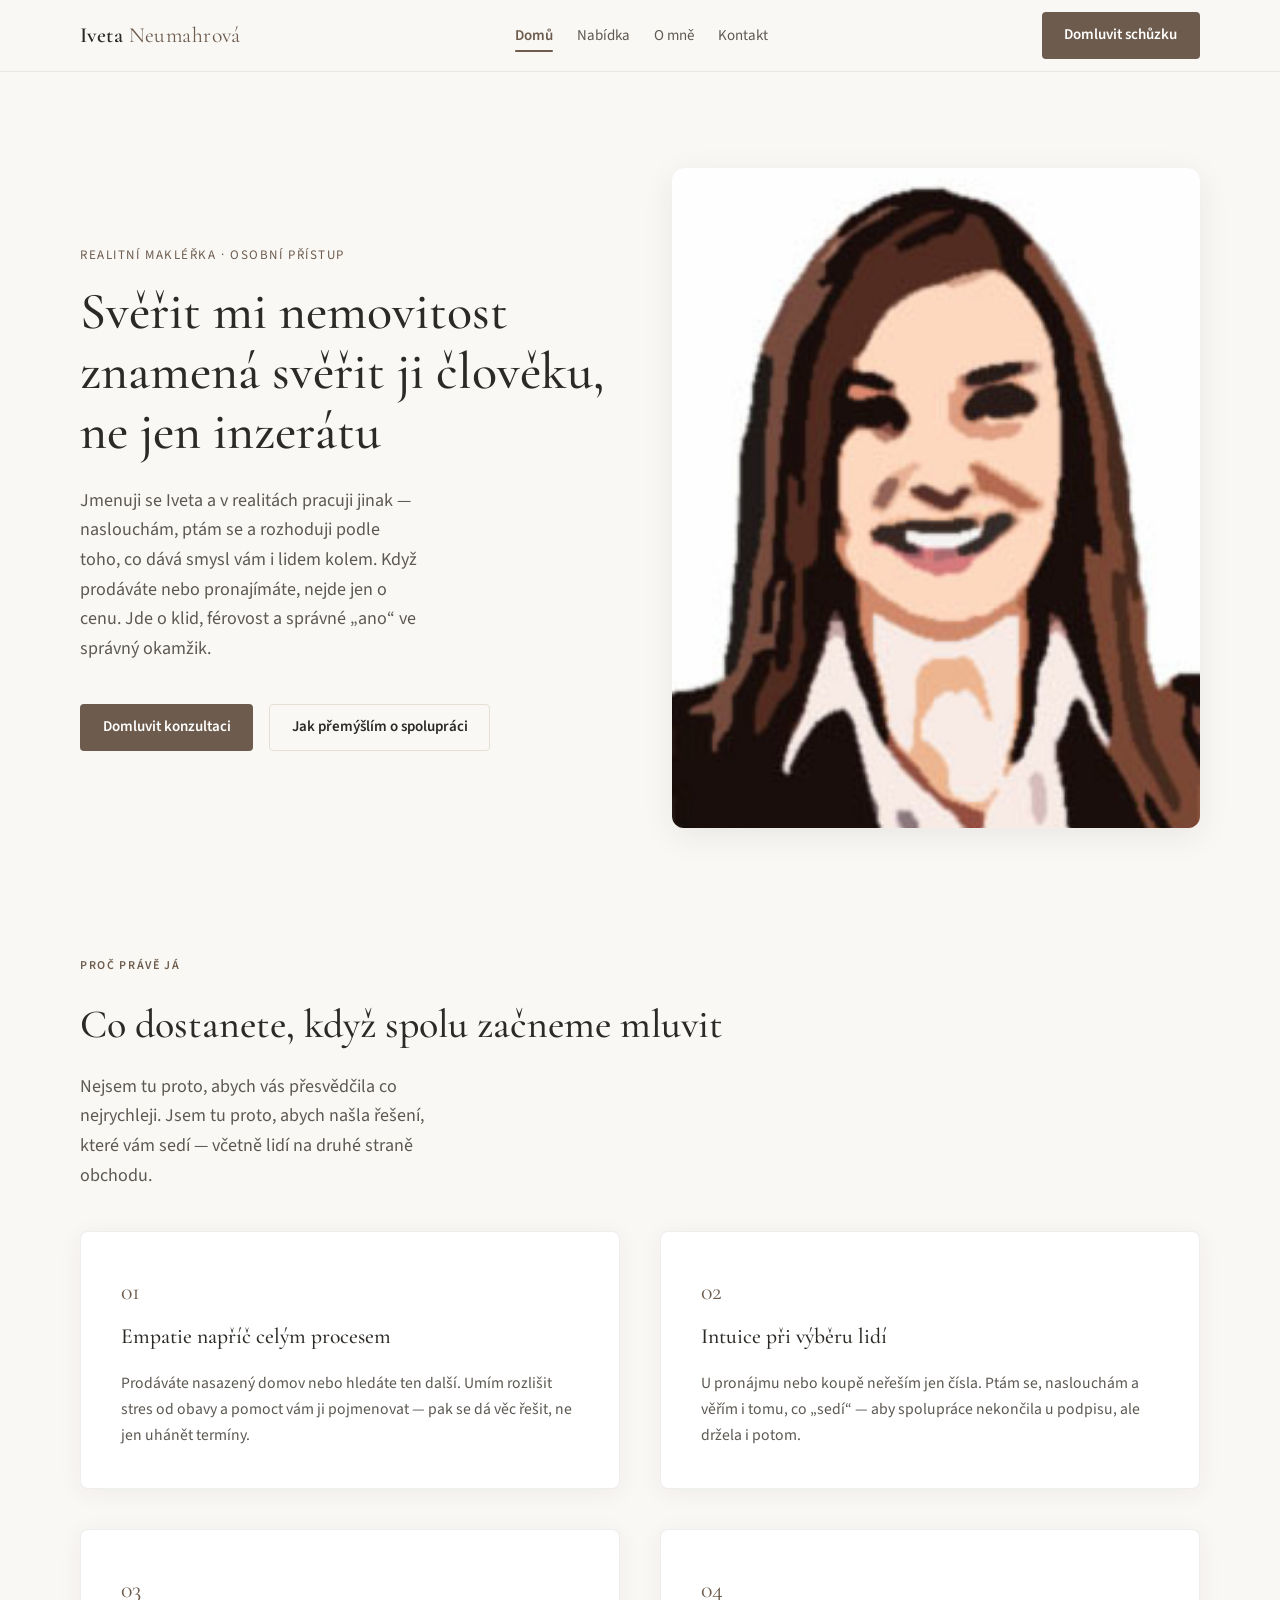
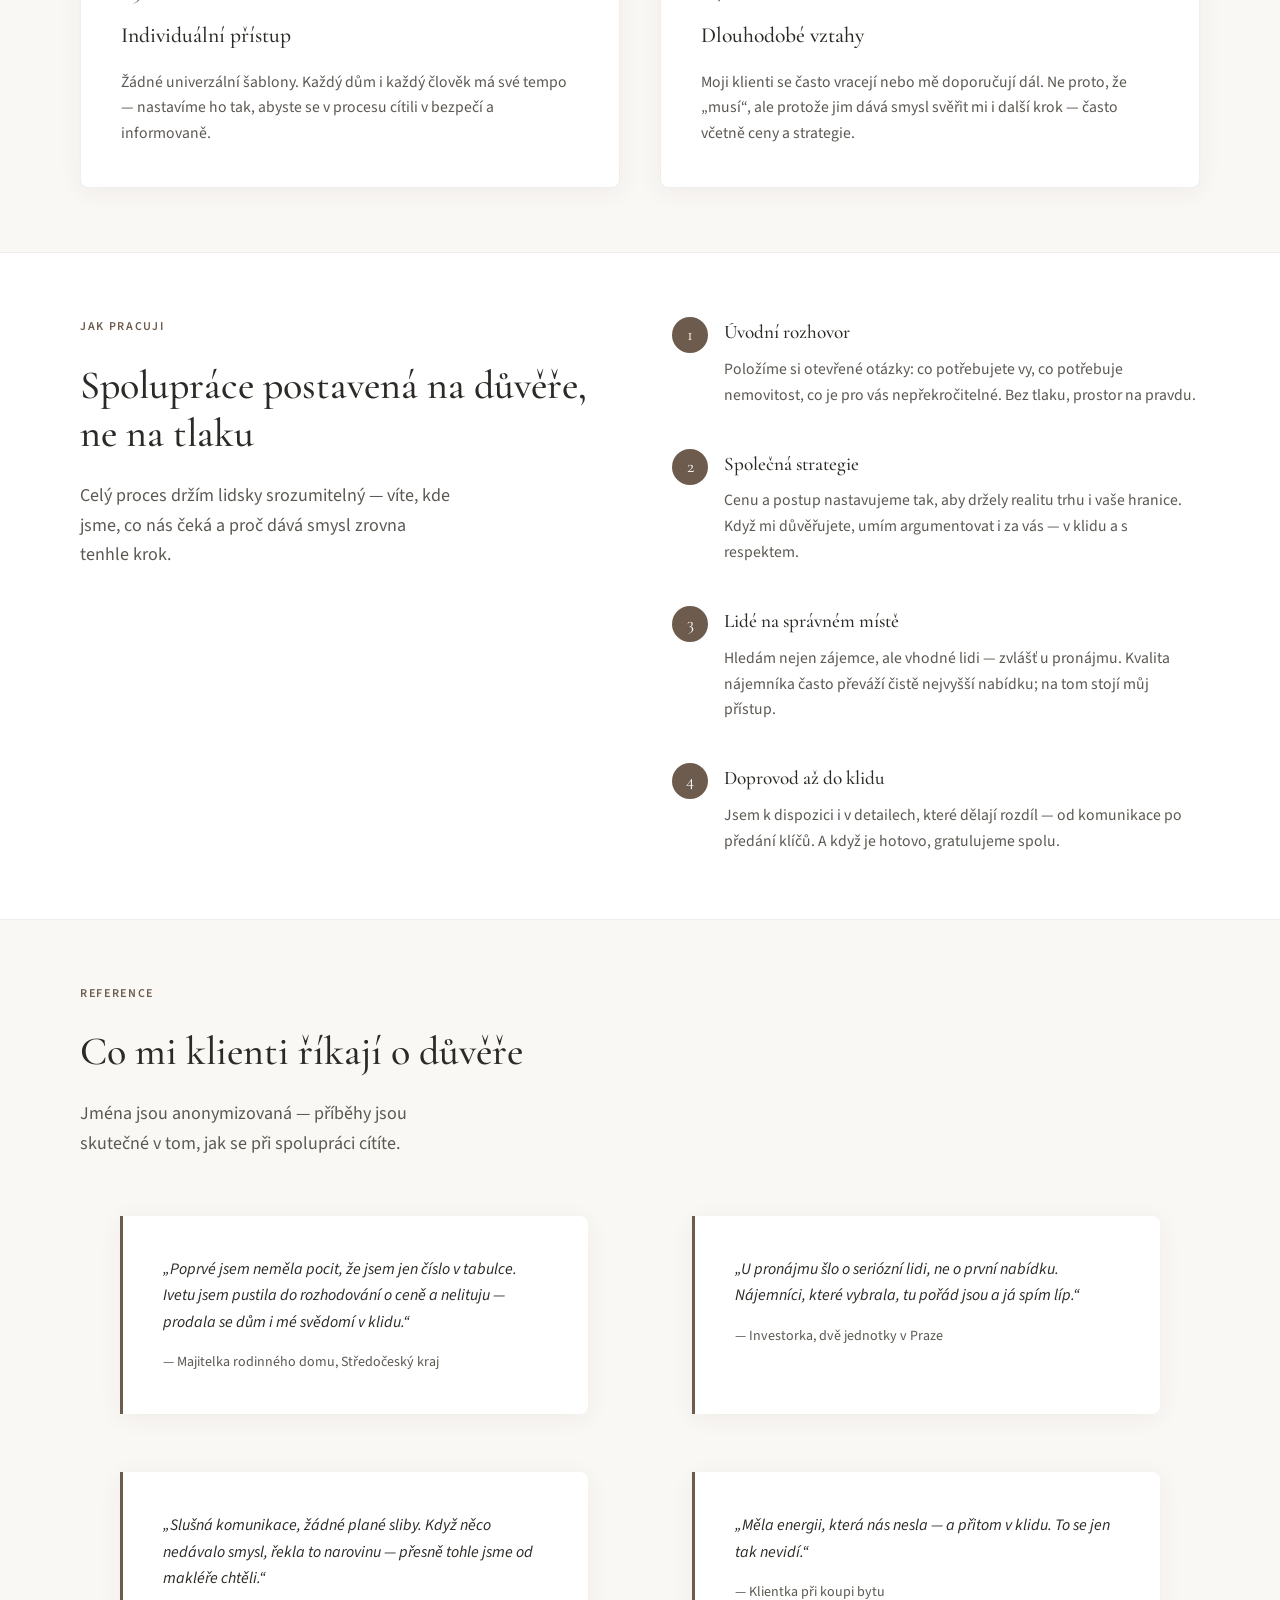
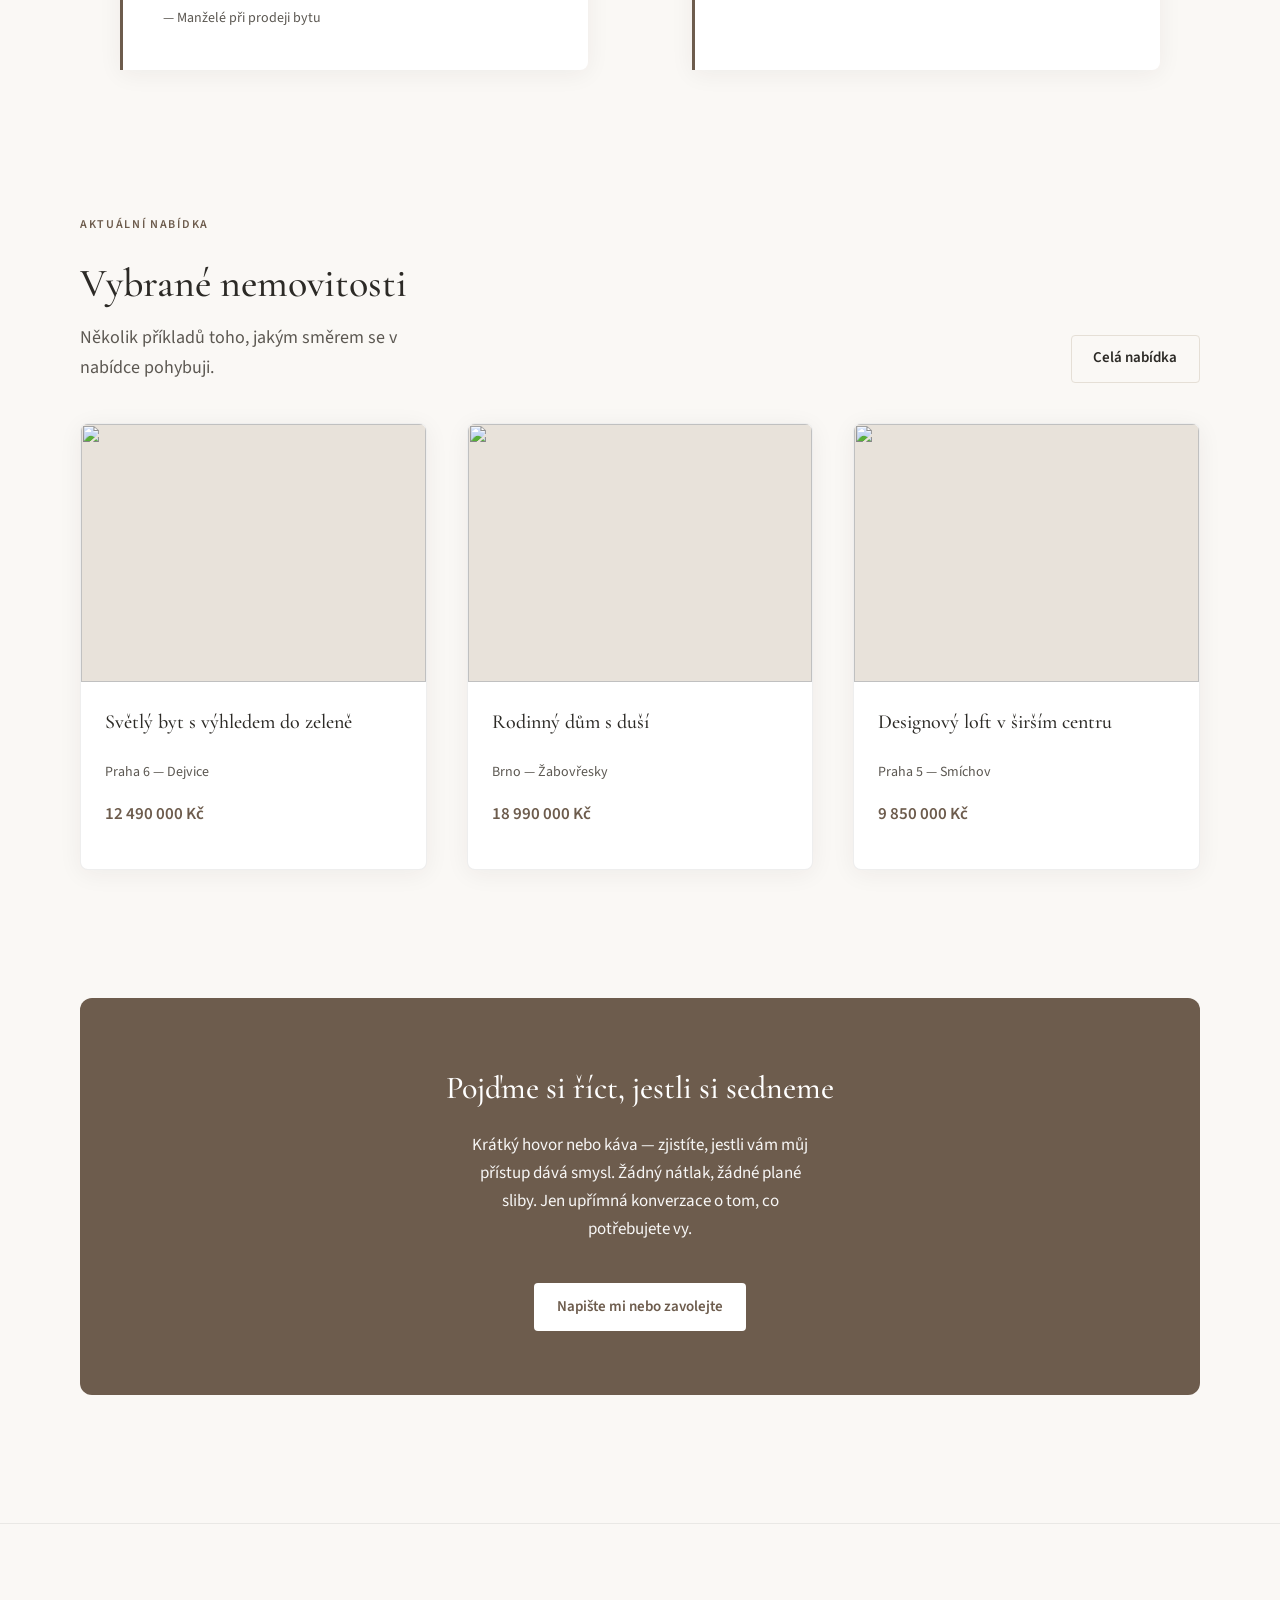
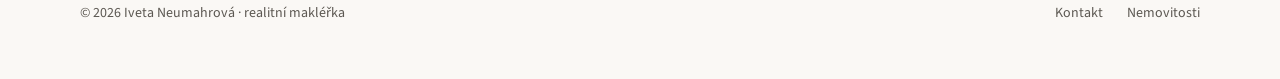
==== index.html @ 651ca166 "začátek návrhu webové stránky" ====
<!DOCTYPE html>
<html lang="cs">
  <head>
    <meta charset="UTF-8" />
    <meta name="viewport" content="width=device-width, initial-scale=1" />
    <meta
      name="description"
      content="Iveta Neumahrová — realitní makléřka. Důvěra, empatie a individuální přístup při prodeji a pronájmu nemovitostí v Česku."
    />
    <title>Iveta Neumahrová · Realitní makléřka</title>
    <link rel="preconnect" href="https://fonts.googleapis.com" />
    <link rel="preconnect" href="https://fonts.gstatic.com" crossorigin />
    <link
      href="https://fonts.googleapis.com/css2?family=Cormorant+Garamond:ital,wght@0,400;0,500;0,600;1,400&family=Source+Sans+3:wght@400;500;600&display=swap"
      rel="stylesheet"
    />
    <link rel="stylesheet" href="css/reset.css" />
    <link rel="stylesheet" href="css/main.css" />
  </head>
  <body>
    <a class="skip-link" href="#main">Přeskočit na obsah</a>
    <div data-partial="header"></div>

    <main id="main">
      <section class="hero" aria-labelledby="hero-title">
        <div class="container hero__grid">
          <div>
            <p class="hero__eyebrow">Realitní makléřka · osobní přístup</p>
            <h1 id="hero-title" class="hero__title">
              Svěřit mi nemovitost znamená svěřit ji člověku, ne jen inzerátu
            </h1>
            <p class="hero__text">
              Jmenuji se Iveta a v realitách pracuji jinak — naslouchám, ptám se a rozhoduji podle
              toho, co dává smysl vám i lidem kolem. Když prodáváte nebo pronajímáte, nejde jen o
              cenu. Jde o klid, férovost a správné „ano“ ve správný okamžik.
            </p>
            <div class="hero__actions">
              <a class="btn btn--primary" href="kontakt.html">Domluvit konzultaci</a>
              <a class="btn btn--ghost" href="o-mne.html">Jak přemýšlím o spolupráci</a>
            </div>
          </div>
          <div class="hero__visual">
            <img
              src="images/photo.jpg"
              alt=""
              width="720"
              height="900"
            />
          </div>
        </div>
      </section>

      <section class="section" aria-labelledby="why-title">
        <div class="container">
          <p class="section__label">Proč právě já</p>
          <h2 id="why-title" class="section__title">Co dostanete, když spolu začneme mluvit</h2>
          <p class="section__lead">
            Nejsem tu proto, abych vás přesvědčila co nejrychleji. Jsem tu proto, abych našla řešení,
            které vám sedí — včetně lidí na druhé straně obchodu.
          </p>
          <div class="feature-grid">
            <article class="feature-card">
              <div class="feature-card__num">01</div>
              <h3>Empatie napříč celým procesem</h3>
              <p>
                Prodáváte nasazený domov nebo hledáte ten další. Umím rozlišit stres od obavy a pomoct
                vám ji pojmenovat — pak se dá věc řešit, ne jen uhánět termíny.
              </p>
            </article>
            <article class="feature-card">
              <div class="feature-card__num">02</div>
              <h3>Intuice při výběru lidí</h3>
              <p>
                U pronájmu nebo koupě neřeším jen čísla. Ptám se, naslouchám a věřím i tomu, co „sedí“
                — aby spolupráce nekončila u podpisu, ale držela i potom.
              </p>
            </article>
            <article class="feature-card">
              <div class="feature-card__num">03</div>
              <h3>Individuální přístup</h3>
              <p>
                Žádné univerzální šablony. Každý dům i každý člověk má své tempo — nastavíme ho tak,
                abyste se v procesu cítili v bezpečí a informovaně.
              </p>
            </article>
            <article class="feature-card">
              <div class="feature-card__num">04</div>
              <h3>Dlouhodobé vztahy</h3>
              <p>
                Moji klienti se často vracejí nebo mě doporučují dál. Ne proto, že „musí“, ale protože
                jim dává smysl svěřit mi i další krok — často včetně ceny a strategie.
              </p>
            </article>
          </div>
        </div>
      </section>

      <section class="section" style="background: var(--color-bg-elevated); border-block: 1px solid var(--color-line)">
        <div class="container split">
          <div>
            <p class="section__label">Jak pracuji</p>
            <h2 class="section__title">Spolupráce postavená na důvěře, ne na tlaku</h2>
            <p class="section__lead">
              Celý proces držím lidsky srozumitelný — víte, kde jsme, co nás čeká a proč dává smysl
              zrovna tenhle krok.
            </p>
          </div>
          <ol class="process-steps">
            <li>
              <h3>Úvodní rozhovor</h3>
              <p>
                Položíme si otevřené otázky: co potřebujete vy, co potřebuje nemovitost, co je pro vás
                nepřekročitelné. Bez tlaku, prostor na pravdu.
              </p>
            </li>
            <li>
              <h3>Společná strategie</h3>
              <p>
                Cenu a postup nastavujeme tak, aby držely realitu trhu i vaše hranice. Když mi
                důvěřujete, umím argumentovat i za vás — v klidu a s respektem.
              </p>
            </li>
            <li>
              <h3>Lidé na správném místě</h3>
              <p>
                Hledám nejen zájemce, ale vhodné lidi — zvlášť u pronájmu. Kvalita nájemníka často
                převáží čistě nejvyšší nabídku; na tom stojí můj přístup.
              </p>
            </li>
            <li>
              <h3>Doprovod až do klidu</h3>
              <p>
                Jsem k dispozici i v detailech, které dělají rozdíl — od komunikace po předání klíčů.
                A když je hotovo, gratulujeme spolu.
              </p>
            </li>
          </ol>
        </div>
      </section>

      <section class="section" aria-labelledby="refs-title">
        <div class="container">
          <p class="section__label">Reference</p>
          <h2 id="refs-title" class="section__title">Co mi klienti říkají o důvěře</h2>
          <p class="section__lead">
            Jména jsou anonymizovaná — příběhy jsou skutečné v tom, jak se při spolupráci cítíte.
          </p>
          <div class="testimonial-grid">
            <blockquote class="testimonial">
              <p>
                „Poprvé jsem neměla pocit, že jsem jen číslo v tabulce. Ivetu jsem pustila do rozhodování
                o ceně a nelituju — prodala se dům i mé svědomí v klidu.“
              </p>
              <footer>— Majitelka rodinného domu, Středočeský kraj</footer>
            </blockquote>
            <blockquote class="testimonial">
              <p>
                „U pronájmu šlo o seriózní lidi, ne o první nabídku. Nájemníci, které vybrala, tu pořád
                jsou a já spím líp.“
              </p>
              <footer>— Investorka, dvě jednotky v Praze</footer>
            </blockquote>
            <blockquote class="testimonial">
              <p>
                „Slušná komunikace, žádné plané sliby. Když něco nedávalo smysl, řekla to narovinu —
                přesně tohle jsme od makléře chtěli.“
              </p>
              <footer>— Manželé při prodeji bytu</footer>
            </blockquote>
            <blockquote class="testimonial">
              <p>
                „Měla energii, která nás nesla — a přitom v klidu. To se jen tak nevidí.“
              </p>
              <footer>— Klientka při koupi bytu</footer>
            </blockquote>
          </div>
        </div>
      </section>

      <section class="section" aria-labelledby="preview-title">
        <div class="container">
          <p class="section__label">Aktuální nabídka</p>
          <div style="display: flex; flex-wrap: wrap; justify-content: space-between; align-items: end; gap: var(--space-md); margin-bottom: var(--space-lg)">
            <div>
              <h2 id="preview-title" class="section__title" style="margin-bottom: var(--space-sm)">Vybrané nemovitosti</h2>
              <p class="section__lead" style="margin: 0">Několik příkladů toho, jakým směrem se v nabídce pohybuji.</p>
            </div>
            <a class="btn btn--ghost" href="nabidka.html">Celá nabídka</a>
          </div>
          <div data-properties-preview></div>
        </div>
      </section>

      <section class="section">
        <div class="container">
          <div class="cta-band">
            <h2>Pojďme si říct, jestli si sedneme</h2>
            <p>
              Krátký hovor nebo káva — zjistíte, jestli vám můj přístup dává smysl. Žádný nátlak,
              žádné plané sliby. Jen upřímná konverzace o tom, co potřebujete vy.
            </p>
            <a class="btn btn--primary" href="kontakt.html">Napište mi nebo zavolejte</a>
          </div>
        </div>
      </section>
    </main>

    <div data-partial="footer"></div>
    <script type="module" src="js/pages/home.js"></script>
  </body>
</html>
---- css/main.css ----
@import "./variables.css";

body {
  font-family: var(--font-body);
  font-size: 1.0625rem;
  line-height: 1.65;
  color: var(--color-text);
  background-color: var(--color-bg);
}

.skip-link {
  position: absolute;
  left: -9999px;
  z-index: 9999;
  padding: var(--space-sm);
  background: var(--color-bg-elevated);
}

.skip-link:focus {
  left: var(--space-sm);
  top: var(--space-sm);
}

.container {
  width: min(100% - var(--space-lg) * 2, var(--max-width));
  margin-inline: auto;
}

.section {
  padding-block: var(--space-xl);
}

.section--tight {
  padding-block: var(--space-lg);
}

.section__label {
  font-family: var(--font-body);
  font-size: 0.75rem;
  font-weight: 600;
  letter-spacing: 0.14em;
  text-transform: uppercase;
  color: var(--color-accent);
  margin: 0 0 var(--space-md);
}

.section__title {
  font-family: var(--font-display);
  font-size: clamp(1.75rem, 4vw, 2.5rem);
  font-weight: 500;
  line-height: 1.2;
  margin: 0 0 var(--space-md);
}

.section__lead {
  font-size: 1.125rem;
  color: var(--color-text-muted);
  max-width: 42ch;
  margin: 0 0 var(--space-lg);
}

/* Header */
.site-header {
  position: sticky;
  top: 0;
  z-index: 100;
  height: var(--header-height);
  display: flex;
  align-items: center;
  background: rgba(250, 248, 245, 0.92);
  backdrop-filter: blur(10px);
  border-bottom: 1px solid var(--color-line);
}

.site-header__inner {
  width: min(100% - var(--space-lg) * 2, var(--max-width));
  margin-inline: auto;
  display: flex;
  align-items: center;
  justify-content: space-between;
  gap: var(--space-md);
}

.logo {
  font-family: var(--font-display);
  font-size: 1.35rem;
  font-weight: 600;
  letter-spacing: 0.02em;
  text-decoration: none;
  color: var(--color-text);
}

.logo span {
  font-weight: 400;
  color: var(--color-accent);
}

.nav {
  display: flex;
  align-items: center;
  gap: var(--space-lg);
}

.nav__list {
  list-style: none;
  margin: 0;
  padding: 0;
  display: flex;
  gap: var(--space-md);
}

.nav__link {
  text-decoration: none;
  font-size: 0.9375rem;
  color: var(--color-text-muted);
  transition: color var(--transition), font-weight var(--transition);
}

.nav__link:hover {
  color: var(--color-text);
}

.nav__link[aria-current="page"] {
  color: var(--color-accent);
  font-weight: 600;
  position: relative;
}

.nav__link[aria-current="page"]::after {
  content: "";
  position: absolute;
  left: 0;
  right: 0;
  bottom: -0.35rem;
  height: 2px;
  background: var(--color-accent);
  border-radius: 1px;
}

.nav__toggle {
  display: none;
  border: none;
  background: transparent;
  padding: var(--space-xs);
  color: var(--color-text);
}

@media (max-width: 768px) {
  .site-header .btn {
    display: none;
  }

  .nav__toggle {
    display: block;
  }

  .nav__list {
    position: fixed;
    inset: var(--header-height) 0 auto 0;
    flex-direction: column;
    padding: var(--space-lg);
    background: var(--color-bg);
    border-bottom: 1px solid var(--color-line);
    transform: translateY(-120%);
    opacity: 0;
    visibility: hidden;
    transition: transform 0.25s ease, opacity 0.25s ease, visibility 0.25s;
  }

  .nav.is-open .nav__list {
    transform: translateY(0);
    opacity: 1;
    visibility: visible;
  }
}

/* Buttons */
.btn {
  display: inline-flex;
  align-items: center;
  justify-content: center;
  padding: 0.65rem 1.35rem;
  font-size: 0.9375rem;
  font-weight: 600;
  text-decoration: none;
  border-radius: var(--radius-sm);
  border: 1px solid transparent;
  transition: background var(--transition), color var(--transition), border-color var(--transition);
}

.btn--primary {
  background: var(--color-accent);
  color: var(--color-bg-elevated);
}

.btn--primary:hover {
  background: #5a4d40;
}

.btn--ghost {
  background: transparent;
  border-color: var(--color-border);
  color: var(--color-text);
}

.btn--ghost:hover {
  border-color: var(--color-accent);
  color: var(--color-accent);
}

/* Hero */
.hero {
  padding-block: var(--space-2xl) var(--space-xl);
}

.hero__grid {
  display: grid;
  gap: var(--space-xl);
  align-items: end;
}

@media (min-width: 900px) {
  .hero__grid {
    grid-template-columns: 1fr 1fr;
    align-items: center;
  }
}

.hero__eyebrow {
  font-size: 0.8125rem;
  letter-spacing: 0.12em;
  text-transform: uppercase;
  color: var(--color-accent);
  margin: 0 0 var(--space-sm);
}

.hero__title {
  font-family: var(--font-display);
  font-size: clamp(2.25rem, 5vw, 3.25rem);
  font-weight: 500;
  line-height: 1.15;
  margin: 0 0 var(--space-md);
}

.hero__text {
  font-size: 1.125rem;
  color: var(--color-text-muted);
  max-width: 38ch;
  margin: 0 0 var(--space-lg);
}

.hero__actions {
  display: flex;
  flex-wrap: wrap;
  gap: var(--space-sm);
}

.hero__visual {
  position: relative;
  aspect-ratio: 4 / 5;
  border-radius: var(--radius-lg);
  overflow: hidden;
  background: linear-gradient(145deg, var(--color-accent-soft) 0%, #d4ccc0 100%);
  box-shadow: var(--shadow-card);
}

.hero__visual img {
  width: 100%;
  height: 100%;
  object-fit: cover;
}

.hero__quote {
  position: absolute;
  bottom: 0;
  left: 0;
  right: 0;
  margin: 0;
  padding: var(--space-md) var(--space-lg);
  font-family: var(--font-display);
  font-size: 1.125rem;
  font-style: italic;
  color: var(--color-bg-elevated);
  background: linear-gradient(transparent, rgba(44, 42, 38, 0.75));
}

/* Two-column sections */
.split {
  display: grid;
  gap: var(--space-xl);
}

@media (min-width: 800px) {
  .split {
    grid-template-columns: 1fr 1fr;
    align-items: start;
  }
}

/* Feature grid */
.feature-grid {
  display: grid;
  gap: var(--space-lg);
}

@media (min-width: 600px) {
  .feature-grid {
    grid-template-columns: repeat(2, 1fr);
  }
}

.feature-card {
  padding: var(--space-lg);
  background: var(--color-bg-elevated);
  border-radius: var(--radius-md);
  border: 1px solid var(--color-line);
  box-shadow: var(--shadow-soft);
}

.feature-card__num {
  font-family: var(--font-display);
  font-size: 1.5rem;
  color: var(--color-accent);
  margin-bottom: var(--space-xs);
}

.feature-card h3 {
  font-family: var(--font-display);
  font-size: 1.35rem;
  font-weight: 500;
  margin: 0 0 var(--space-sm);
}

.feature-card p {
  margin: 0;
  font-size: 0.98rem;
  color: var(--color-text-muted);
}

/* Process */
.process-steps {
  counter-reset: step;
  list-style: none;
  margin: 0;
  padding: 0;
  display: flex;
  flex-direction: column;
  gap: var(--space-lg);
}

.process-steps li {
  position: relative;
  padding-left: 3.25rem;
}

.process-steps li::before {
  counter-increment: step;
  content: counter(step);
  position: absolute;
  left: 0;
  top: 0;
  width: 2.25rem;
  height: 2.25rem;
  display: flex;
  align-items: center;
  justify-content: center;
  font-family: var(--font-display);
  font-size: 1.125rem;
  color: var(--color-bg-elevated);
  background: var(--color-accent);
  border-radius: 50%;
}

.process-steps h3 {
  font-family: var(--font-display);
  font-size: 1.2rem;
  font-weight: 500;
  margin: 0 0 var(--space-xs);
}

.process-steps p {
  margin: 0;
  color: var(--color-text-muted);
  font-size: 0.98rem;
}

/* Testimonials */
.testimonial-grid {
  display: grid;
  gap: var(--space-md);
}

@media (min-width: 700px) {
  .testimonial-grid {
    grid-template-columns: repeat(2, 1fr);
  }
}

.testimonial {
  padding: var(--space-lg);
  background: var(--color-bg-elevated);
  border-left: 3px solid var(--color-accent);
  border-radius: 0 var(--radius-md) var(--radius-md) 0;
  box-shadow: var(--shadow-soft);
}

.testimonial p {
  margin: 0 0 var(--space-sm);
  font-size: 1rem;
  font-style: italic;
  color: var(--color-text);
}

.testimonial footer {
  font-size: 0.875rem;
  color: var(--color-text-muted);
}

/* Property cards */
.property-grid {
  display: grid;
  gap: var(--space-lg);
}

@media (min-width: 640px) {
  .property-grid {
    grid-template-columns: repeat(2, 1fr);
  }
}

@media (min-width: 960px) {
  .property-grid--3 {
    grid-template-columns: repeat(3, 1fr);
  }
}

.property-card {
  display: flex;
  flex-direction: column;
  background: var(--color-bg-elevated);
  border-radius: var(--radius-md);
  overflow: hidden;
  border: 1px solid var(--color-line);
  box-shadow: var(--shadow-soft);
  transition: box-shadow var(--transition), transform var(--transition);
  text-decoration: none;
  color: inherit;
}

.property-card:hover {
  box-shadow: var(--shadow-card);
  transform: translateY(-2px);
}

.property-card__image {
  aspect-ratio: 4 / 3;
  overflow: hidden;
  background: var(--color-accent-soft);
}

.property-card__image img {
  width: 100%;
  height: 100%;
  object-fit: cover;
}

.property-card__body {
  padding: var(--space-md);
  flex: 1;
  display: flex;
  flex-direction: column;
}

.property-card__title {
  font-family: var(--font-display);
  font-size: 1.25rem;
  font-weight: 500;
  margin: 0 0 var(--space-xs);
}

.property-card__meta {
  font-size: 0.875rem;
  color: var(--color-text-muted);
  margin-bottom: var(--space-sm);
}

.property-card__price {
  font-weight: 600;
  color: var(--color-accent);
  margin-top: auto;
}

/* CTA band */
.cta-band {
  padding: var(--space-xl);
  background: var(--color-accent);
  color: var(--color-bg-elevated);
  border-radius: var(--radius-lg);
  text-align: center;
}

.cta-band h2 {
  font-family: var(--font-display);
  font-size: clamp(1.5rem, 3vw, 2rem);
  font-weight: 500;
  margin: 0 0 var(--space-sm);
}

.cta-band p {
  margin: 0 auto var(--space-lg);
  max-width: 42ch;
  opacity: 0.95;
}

.cta-band .btn--primary {
  background: var(--color-bg-elevated);
  color: var(--color-accent);
}

.cta-band .btn--primary:hover {
  background: var(--color-accent-soft);
}

/* About page */
.about-layout {
  display: grid;
  gap: var(--space-xl);
  align-items: start;
}

.about-col {
  display: flex;
  flex-direction: column;
  gap: var(--space-md);
}

@media (min-width: 900px) {
  .about-layout {
    grid-template-columns: 1fr 1.1fr;
  }
}

.about-photo {
  border-radius: var(--radius-lg);
  overflow: hidden;
  aspect-ratio: 3 / 4;
  background: var(--color-accent-soft);
  box-shadow: var(--shadow-card);
}

.about-photo img {
  width: 100%;
  height: 100%;
  object-fit: cover;
}

.about-stat {
  margin: 0;
  padding: var(--space-lg);
  background: var(--color-bg-elevated);
  border: 1px solid var(--color-line);
  border-radius: var(--radius-md);
  box-shadow: var(--shadow-soft);
  border-left: 3px solid var(--color-accent);
}

.about-stat--under-photo {
  padding: 0;
  background: transparent;
  border: none;
  box-shadow: none;
  border-radius: 0;
  border-left: none;
  margin-top: var(--space-xs);
}

.about-stat__figure {
  font-family: var(--font-display);
  font-size: clamp(2rem, 4.5vw, 3rem);
  font-weight: 500;
  line-height: 1.15;
  color: var(--color-accent);
  margin: 0 0 var(--space-xs);
}

.about-stat__since {
  margin: 0;
  font-size: 0.9375rem;
  line-height: 1.5;
  color: var(--color-text-muted);
}

.about-stat__since strong {
  font-weight: 600;
  color: var(--color-text);
}

.prose h2 {
  font-family: var(--font-display);
  font-size: 1.5rem;
  font-weight: 500;
  margin: var(--space-lg) 0 var(--space-sm);
}

.prose h2:first-child {
  margin-top: 0;
}

.prose p {
  margin: 0 0 var(--space-md);
  color: var(--color-text-muted);
}

.prose p:last-child {
  margin-bottom: 0;
}

/* Contact */
.contact-grid {
  display: grid;
  gap: var(--space-xl);
}

@media (min-width: 800px) {
  .contact-grid {
    grid-template-columns: 1fr 1fr;
    align-items: start;
  }
}

.contact-info {
  padding: var(--space-lg);
  background: var(--color-bg-elevated);
  border-radius: var(--radius-md);
  border: 1px solid var(--color-line);
}

.contact-info h2 {
  font-family: var(--font-display);
  font-size: 1.35rem;
  margin: 0 0 var(--space-md);
}

.contact-info a {
  color: var(--color-accent);
  text-decoration: none;
}

.contact-info a:hover {
  text-decoration: underline;
}

.contact-info dl {
  margin: 0;
}

.contact-info dt {
  font-size: 0.75rem;
  letter-spacing: 0.08em;
  text-transform: uppercase;
  color: var(--color-text-muted);
  margin-top: var(--space-md);
}

.contact-info dt:first-child {
  margin-top: 0;
}

.contact-info dd {
  margin: 0.25rem 0 0;
  font-size: 1.0625rem;
}

.form {
  display: flex;
  flex-direction: column;
  gap: var(--space-md);
}

.form label {
  display: block;
  font-size: 0.875rem;
  font-weight: 600;
  margin-bottom: var(--space-xs);
}

.form input,
.form textarea {
  width: 100%;
  padding: 0.65rem 0.85rem;
  font: inherit;
  border: 1px solid var(--color-border);
  border-radius: var(--radius-sm);
  background: var(--color-bg-elevated);
}

.form textarea {
  min-height: 140px;
  resize: vertical;
}

.form input:focus,
.form textarea:focus {
  outline: 2px solid var(--color-accent);
  outline-offset: 2px;
}

.form-status {
  font-size: 0.9375rem;
  padding: var(--space-sm);
  border-radius: var(--radius-sm);
  display: none;
}

.form-status.is-visible {
  display: block;
}

.form-status--ok {
  background: #e8f0e8;
  color: #2d4a2d;
}

.form-status--err {
  background: #f5e8e8;
  color: #5c2d2d;
}

/* Property detail modal / page */
.property-detail {
  max-width: 720px;
  margin-inline: auto;
}

.property-detail__hero {
  border-radius: var(--radius-lg);
  overflow: hidden;
  margin-bottom: var(--space-lg);
  aspect-ratio: 16 / 10;
  background: var(--color-accent-soft);
}

.property-detail__hero img {
  width: 100%;
  height: 100%;
  object-fit: cover;
}

/* Footer */
.site-footer {
  padding: var(--space-xl) 0 var(--space-lg);
  border-top: 1px solid var(--color-line);
  margin-top: var(--space-xl);
}

.site-footer__inner {
  width: min(100% - var(--space-lg) * 2, var(--max-width));
  margin-inline: auto;
  display: flex;
  flex-wrap: wrap;
  gap: var(--space-md);
  justify-content: space-between;
  align-items: center;
  font-size: 0.875rem;
  color: var(--color-text-muted);
}

.site-footer__nav {
  display: flex;
  gap: var(--space-md);
}

.site-footer a {
  color: var(--color-text-muted);
  text-decoration: none;
}

.site-footer a:hover {
  color: var(--color-accent);
}

/* Listing page header */
.page-header {
  padding-block: var(--space-xl) var(--space-md);
}

.page-header h1 {
  font-family: var(--font-display);
  font-size: clamp(2rem, 4vw, 2.75rem);
  font-weight: 500;
  margin: 0 0 var(--space-sm);
}

.page-header p {
  margin: 0;
  color: var(--color-text-muted);
  max-width: 50ch;
}

/* Loading state */
[data-properties-root].is-loading {
  opacity: 0.5;
  pointer-events: none;
}
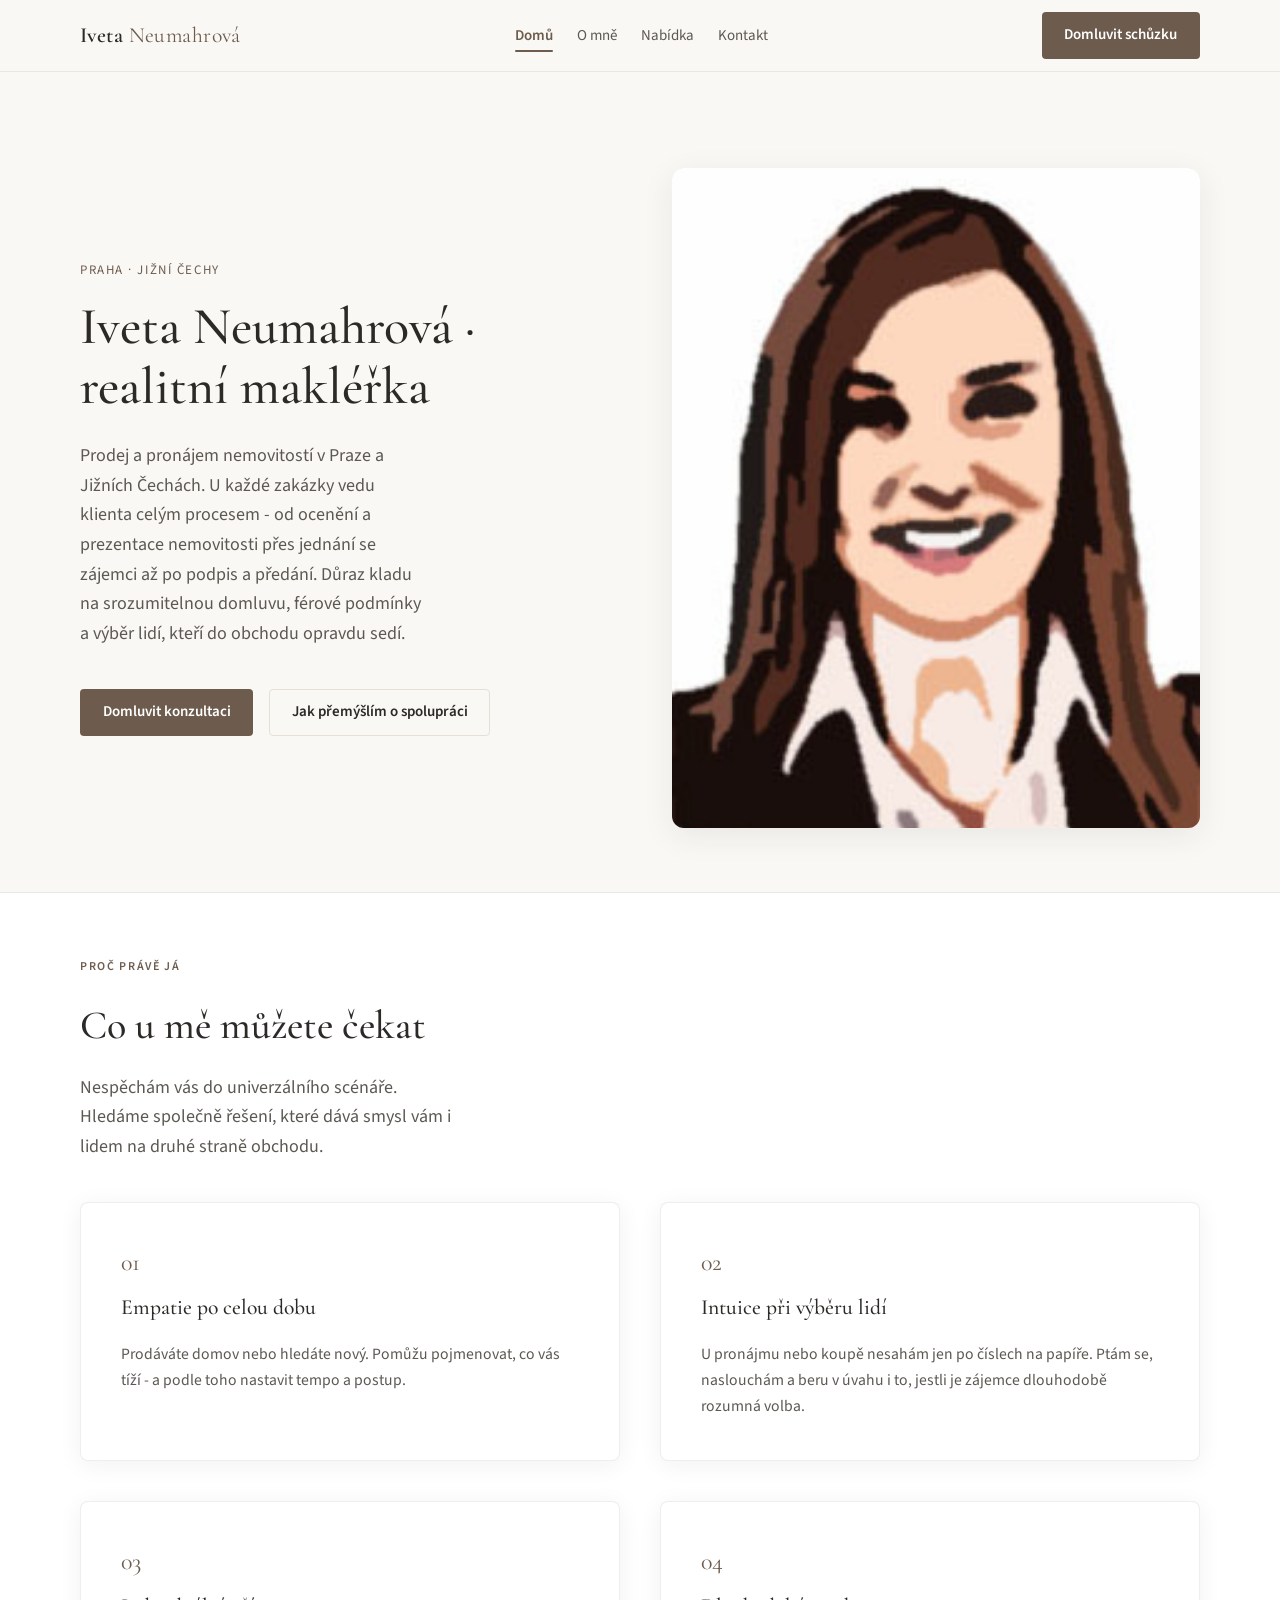
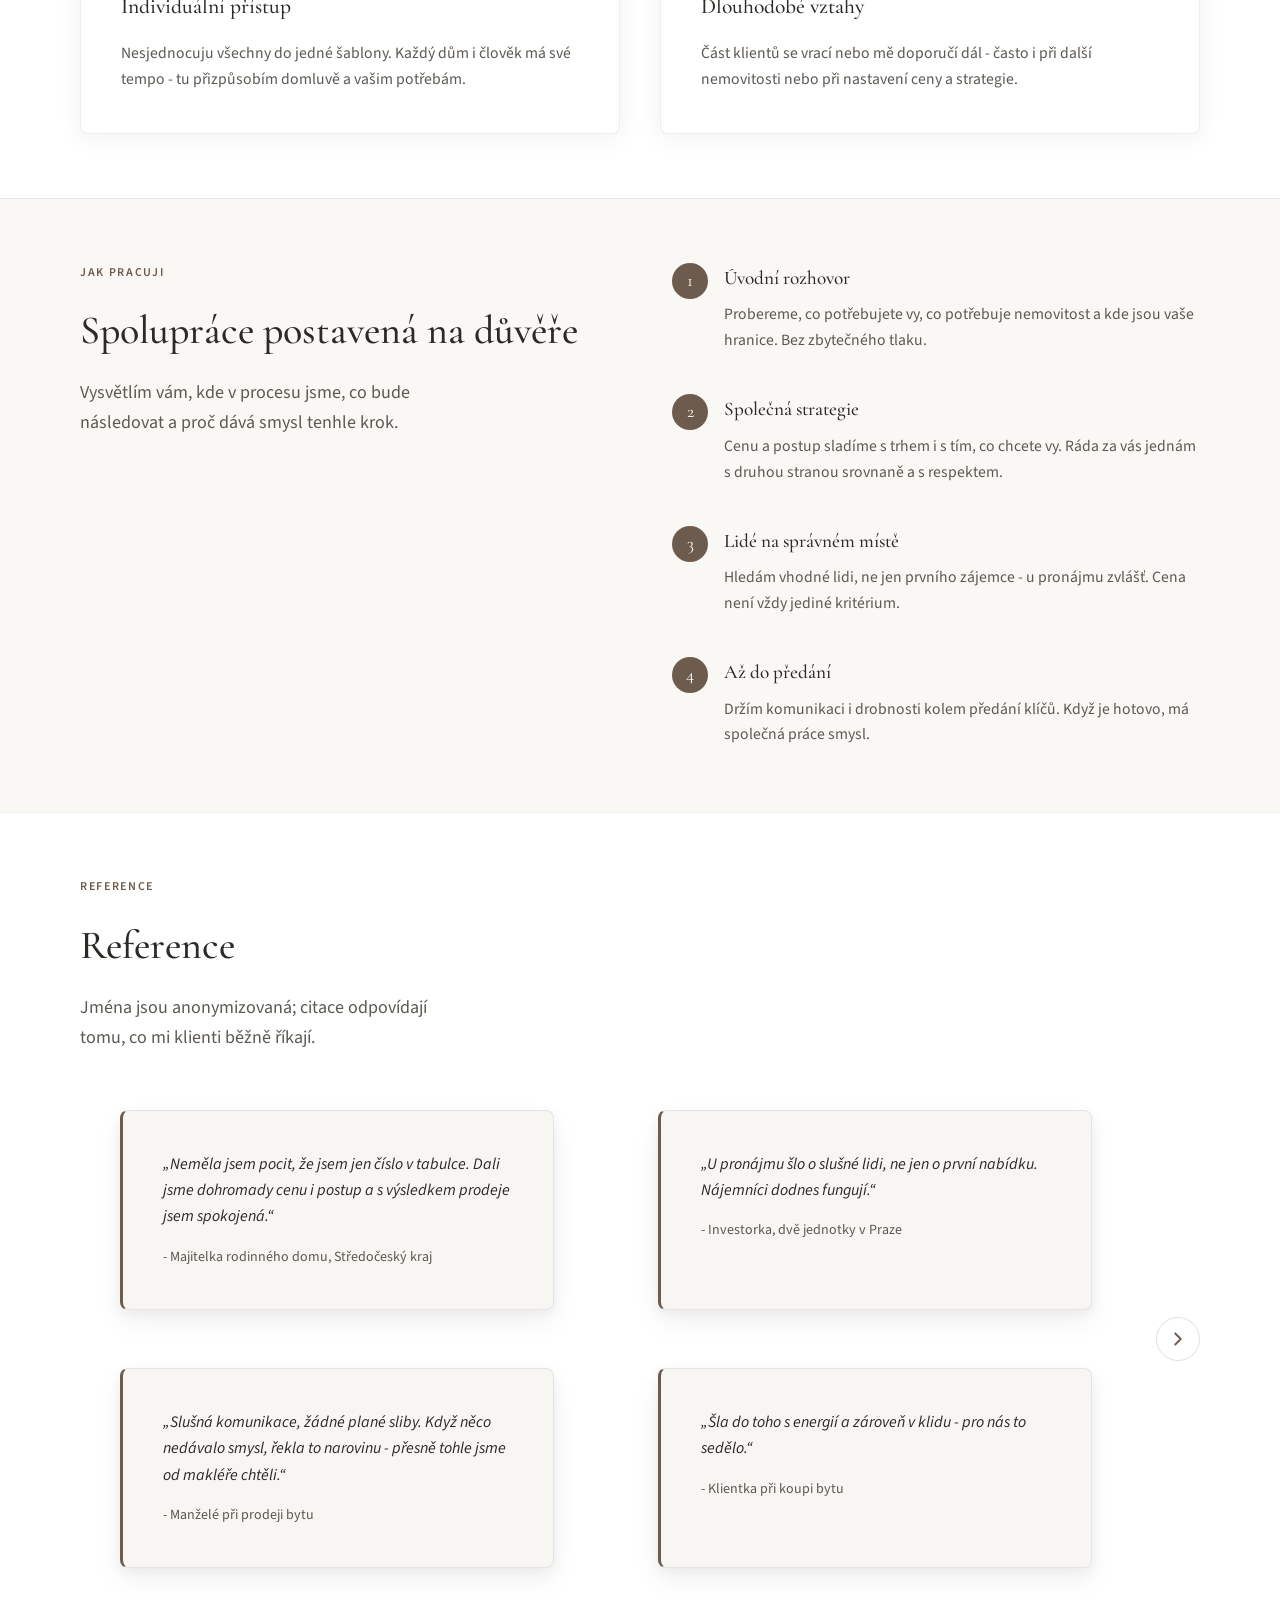
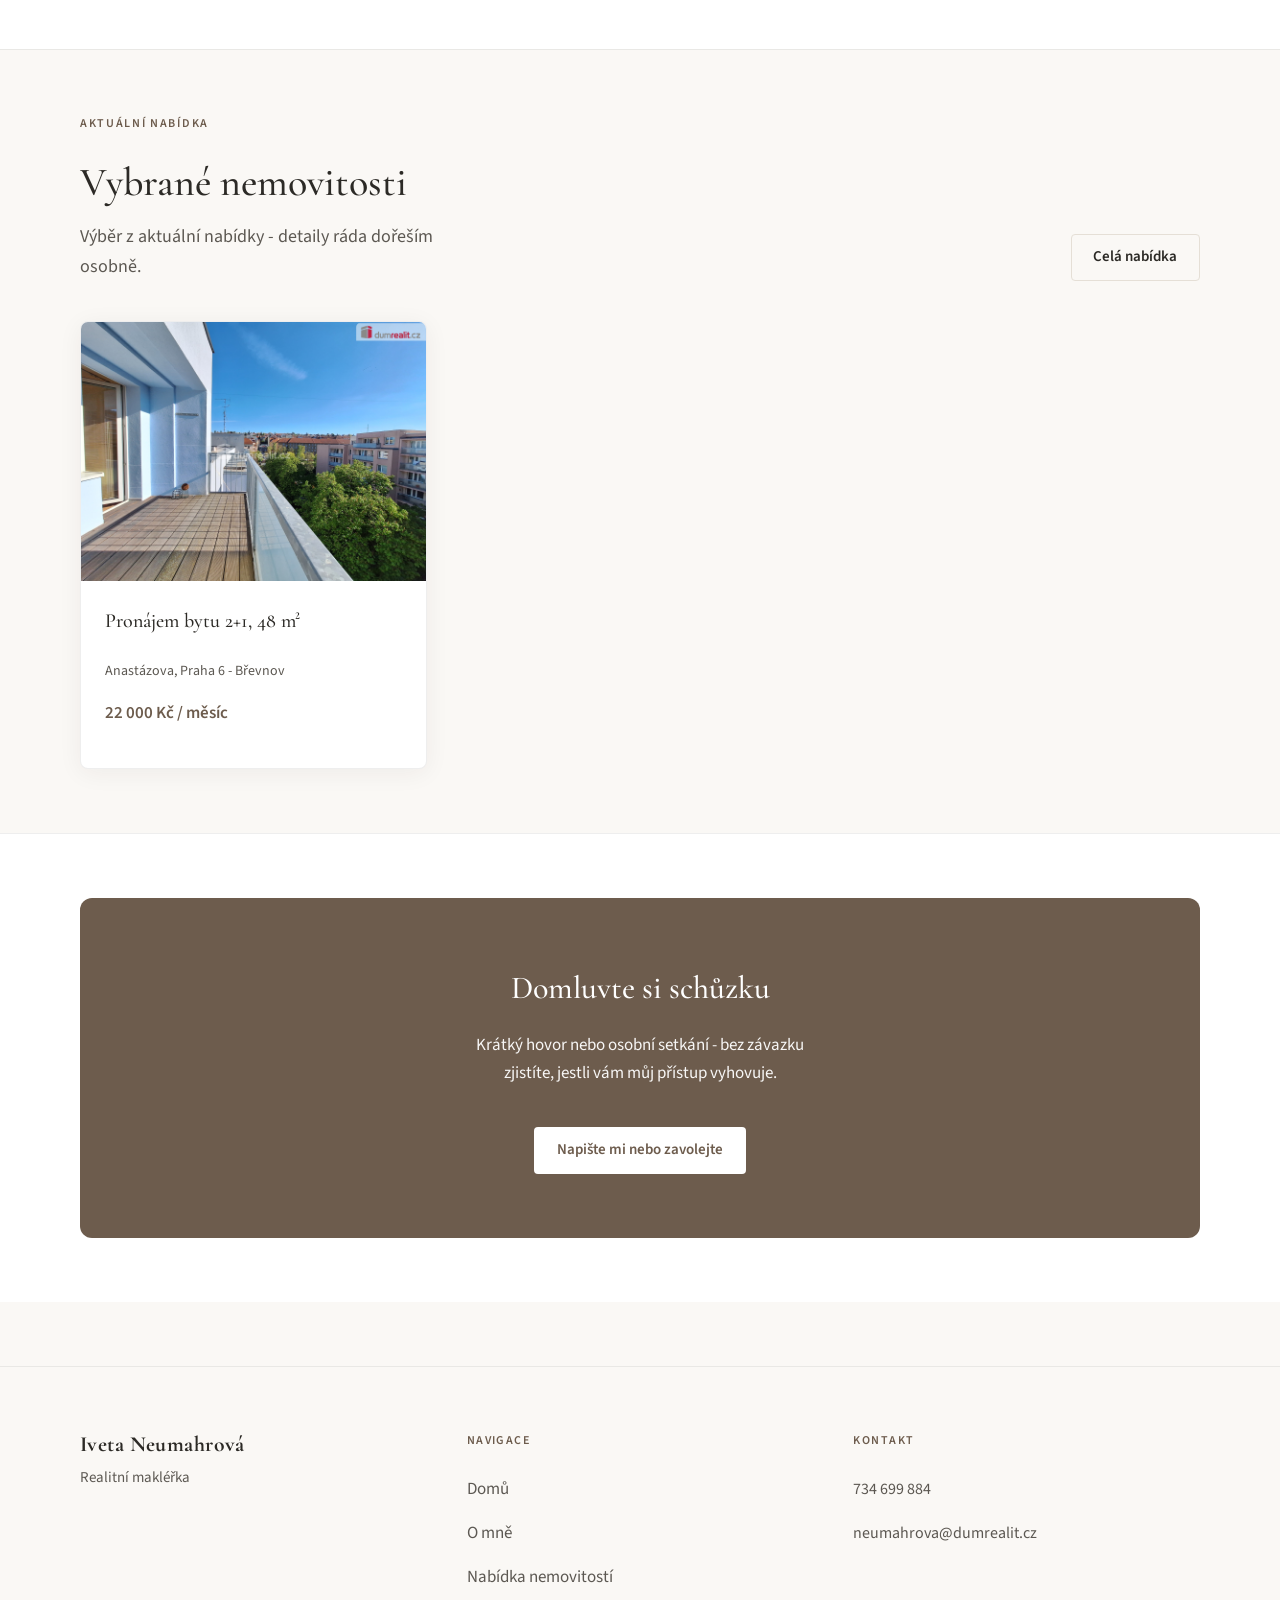
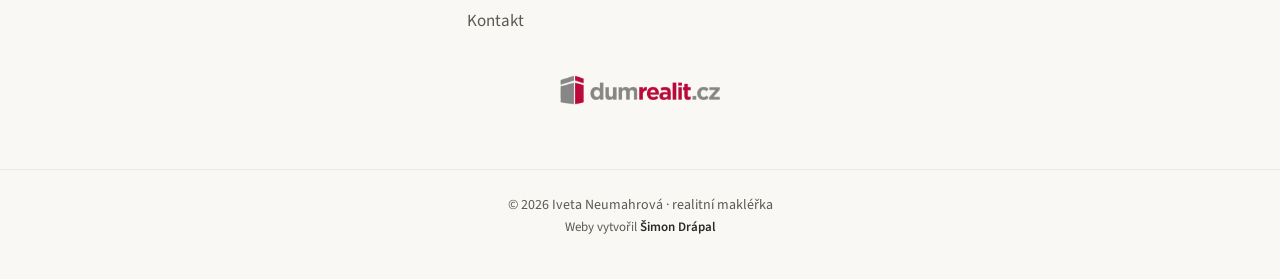
==== commit bbb3fa60: "přizpůsobení klientce - lepší texty + dum realit + footer" ====
--- a/index.html
+++ b/index.html
@@ -5,7 +5,7 @@
     <meta name="viewport" content="width=device-width, initial-scale=1" />
     <meta
       name="description"
-      content="Iveta Neumahrová — realitní makléřka. Důvěra, empatie a individuální přístup při prodeji a pronájmu nemovitostí v Česku."
+      content="Iveta Neumahrová - realitní makléřka v Praze a Jižních Čechách. Osobní přístup k prodeji a pronájmu nemovitostí."
     />
     <title>Iveta Neumahrová · Realitní makléřka</title>
     <link rel="preconnect" href="https://fonts.googleapis.com" />
@@ -21,18 +21,19 @@
     <a class="skip-link" href="#main">Přeskočit na obsah</a>
     <div data-partial="header"></div>
 
-    <main id="main">
+    <main id="main" class="page-home">
       <section class="hero" aria-labelledby="hero-title">
         <div class="container hero__grid">
           <div>
-            <p class="hero__eyebrow">Realitní makléřka · osobní přístup</p>
+            <p class="hero__eyebrow">Praha · Jižní Čechy</p>
             <h1 id="hero-title" class="hero__title">
-              Svěřit mi nemovitost znamená svěřit ji člověku, ne jen inzerátu
+              Iveta Neumahrová · realitní makléřka
             </h1>
             <p class="hero__text">
-              Jmenuji se Iveta a v realitách pracuji jinak — naslouchám, ptám se a rozhoduji podle
-              toho, co dává smysl vám i lidem kolem. Když prodáváte nebo pronajímáte, nejde jen o
-              cenu. Jde o klid, férovost a správné „ano“ ve správný okamžik.
+              Prodej a pronájem nemovitostí v Praze a Jižních Čechách. U každé zakázky vedu klienta
+              celým procesem - od ocenění a prezentace nemovitosti přes jednání se zájemci až po
+              podpis a předání. Důraz kladu na srozumitelnou domluvu, férové podmínky a výběr lidí,
+              kteří do obchodu opravdu sedí.
             </p>
             <div class="hero__actions">
               <a class="btn btn--primary" href="kontakt.html">Domluvit konzultaci</a>
@@ -53,85 +54,84 @@
       <section class="section" aria-labelledby="why-title">
         <div class="container">
           <p class="section__label">Proč právě já</p>
-          <h2 id="why-title" class="section__title">Co dostanete, když spolu začneme mluvit</h2>
+          <h2 id="why-title" class="section__title">Co u mě můžete čekat</h2>
           <p class="section__lead">
-            Nejsem tu proto, abych vás přesvědčila co nejrychleji. Jsem tu proto, abych našla řešení,
-            které vám sedí — včetně lidí na druhé straně obchodu.
+            Nespěchám vás do univerzálního scénáře. Hledáme společně řešení, které dává smysl vám
+            i lidem na druhé straně obchodu.
           </p>
           <div class="feature-grid">
             <article class="feature-card">
               <div class="feature-card__num">01</div>
-              <h3>Empatie napříč celým procesem</h3>
-              <p>
-                Prodáváte nasazený domov nebo hledáte ten další. Umím rozlišit stres od obavy a pomoct
-                vám ji pojmenovat — pak se dá věc řešit, ne jen uhánět termíny.
+              <h3>Empatie po celou dobu</h3>
+              <p>
+                Prodáváte domov nebo hledáte nový. Pomůžu pojmenovat, co vás tíží - a podle toho
+                nastavit tempo a postup.
               </p>
             </article>
             <article class="feature-card">
               <div class="feature-card__num">02</div>
               <h3>Intuice při výběru lidí</h3>
               <p>
-                U pronájmu nebo koupě neřeším jen čísla. Ptám se, naslouchám a věřím i tomu, co „sedí“
-                — aby spolupráce nekončila u podpisu, ale držela i potom.
+                U pronájmu nebo koupě nesahám jen po číslech na papíře. Ptám se, naslouchám a beru v
+                úvahu i to, jestli je zájemce dlouhodobě rozumná volba.
               </p>
             </article>
             <article class="feature-card">
               <div class="feature-card__num">03</div>
               <h3>Individuální přístup</h3>
               <p>
-                Žádné univerzální šablony. Každý dům i každý člověk má své tempo — nastavíme ho tak,
-                abyste se v procesu cítili v bezpečí a informovaně.
+                Nesjednocuju všechny do jedné šablony. Každý dům i člověk má své tempo - tu přizpůsobím
+                domluvě a vašim potřebám.
               </p>
             </article>
             <article class="feature-card">
               <div class="feature-card__num">04</div>
               <h3>Dlouhodobé vztahy</h3>
               <p>
-                Moji klienti se často vracejí nebo mě doporučují dál. Ne proto, že „musí“, ale protože
-                jim dává smysl svěřit mi i další krok — často včetně ceny a strategie.
-              </p>
-            </article>
-          </div>
-        </div>
-      </section>
-
-      <section class="section" style="background: var(--color-bg-elevated); border-block: 1px solid var(--color-line)">
+                Část klientů se vrací nebo mě doporučí dál - často i při další nemovitosti nebo při
+                nastavení ceny a strategie.
+              </p>
+            </article>
+          </div>
+        </div>
+      </section>
+
+      <section class="section">
         <div class="container split">
           <div>
             <p class="section__label">Jak pracuji</p>
-            <h2 class="section__title">Spolupráce postavená na důvěře, ne na tlaku</h2>
+            <h2 class="section__title">Spolupráce postavená na důvěře</h2>
             <p class="section__lead">
-              Celý proces držím lidsky srozumitelný — víte, kde jsme, co nás čeká a proč dává smysl
-              zrovna tenhle krok.
+              Vysvětlím vám, kde v procesu jsme, co bude následovat a proč dává smysl tenhle krok.
             </p>
           </div>
           <ol class="process-steps">
             <li>
               <h3>Úvodní rozhovor</h3>
               <p>
-                Položíme si otevřené otázky: co potřebujete vy, co potřebuje nemovitost, co je pro vás
-                nepřekročitelné. Bez tlaku, prostor na pravdu.
+                Probereme, co potřebujete vy, co potřebuje nemovitost a kde jsou vaše hranice. Bez
+                zbytečného tlaku.
               </p>
             </li>
             <li>
               <h3>Společná strategie</h3>
               <p>
-                Cenu a postup nastavujeme tak, aby držely realitu trhu i vaše hranice. Když mi
-                důvěřujete, umím argumentovat i za vás — v klidu a s respektem.
+                Cenu a postup sladíme s trhem i s tím, co chcete vy. Ráda za vás jednám s druhou
+                stranou srovnaně a s respektem.
               </p>
             </li>
             <li>
               <h3>Lidé na správném místě</h3>
               <p>
-                Hledám nejen zájemce, ale vhodné lidi — zvlášť u pronájmu. Kvalita nájemníka často
-                převáží čistě nejvyšší nabídku; na tom stojí můj přístup.
-              </p>
-            </li>
-            <li>
-              <h3>Doprovod až do klidu</h3>
-              <p>
-                Jsem k dispozici i v detailech, které dělají rozdíl — od komunikace po předání klíčů.
-                A když je hotovo, gratulujeme spolu.
+                Hledám vhodné lidi, ne jen prvního zájemce - u pronájmu zvlášť. Cena není vždy jediné
+                kritérium.
+              </p>
+            </li>
+            <li>
+              <h3>Až do předání</h3>
+              <p>
+                Držím komunikaci i drobnosti kolem předání klíčů. Když je hotovo, má společná práce
+                smysl.
               </p>
             </li>
           </ol>
@@ -140,39 +140,60 @@
 
       <section class="section" aria-labelledby="refs-title">
         <div class="container">
-          <p class="section__label">Reference</p>
-          <h2 id="refs-title" class="section__title">Co mi klienti říkají o důvěře</h2>
-          <p class="section__lead">
-            Jména jsou anonymizovaná — příběhy jsou skutečné v tom, jak se při spolupráci cítíte.
-          </p>
-          <div class="testimonial-grid">
-            <blockquote class="testimonial">
-              <p>
-                „Poprvé jsem neměla pocit, že jsem jen číslo v tabulce. Ivetu jsem pustila do rozhodování
-                o ceně a nelituju — prodala se dům i mé svědomí v klidu.“
-              </p>
-              <footer>— Majitelka rodinného domu, Středočeský kraj</footer>
-            </blockquote>
-            <blockquote class="testimonial">
-              <p>
-                „U pronájmu šlo o seriózní lidi, ne o první nabídku. Nájemníci, které vybrala, tu pořád
-                jsou a já spím líp.“
-              </p>
-              <footer>— Investorka, dvě jednotky v Praze</footer>
-            </blockquote>
-            <blockquote class="testimonial">
-              <p>
-                „Slušná komunikace, žádné plané sliby. Když něco nedávalo smysl, řekla to narovinu —
+          <div class="testimonial-head">
+            <p class="section__label">Reference</p>
+            <h2 id="refs-title" class="section__title">Reference</h2>
+            <p class="section__lead">
+              Jména jsou anonymizovaná; citace odpovídají tomu, co mi klienti běžně říkají.
+            </p>
+          </div>
+          <div class="testimonial-row">
+            <div class="testimonial-grid">
+            <blockquote class="testimonial">
+              <p>
+                „Neměla jsem pocit, že jsem jen číslo v tabulce. Dali jsme dohromady cenu i postup
+                a s výsledkem prodeje jsem spokojená.“
+              </p>
+              <footer>- Majitelka rodinného domu, Středočeský kraj</footer>
+            </blockquote>
+            <blockquote class="testimonial">
+              <p>
+                „U pronájmu šlo o slušné lidi, ne jen o první nabídku. Nájemníci dodnes fungují.“
+              </p>
+              <footer>- Investorka, dvě jednotky v Praze</footer>
+            </blockquote>
+            <blockquote class="testimonial">
+              <p>
+                „Slušná komunikace, žádné plané sliby. Když něco nedávalo smysl, řekla to narovinu -
                 přesně tohle jsme od makléře chtěli.“
               </p>
-              <footer>— Manželé při prodeji bytu</footer>
-            </blockquote>
-            <blockquote class="testimonial">
-              <p>
-                „Měla energii, která nás nesla — a přitom v klidu. To se jen tak nevidí.“
-              </p>
-              <footer>— Klientka při koupi bytu</footer>
-            </blockquote>
+              <footer>- Manželé při prodeji bytu</footer>
+            </blockquote>
+            <blockquote class="testimonial">
+              <p>
+                „Šla do toho s energií a zároveň v klidu - pro nás to sedělo.“
+              </p>
+              <footer>- Klientka při koupi bytu</footer>
+            </blockquote>
+            </div>
+            <div class="testimonial-row__nav">
+              <button
+                type="button"
+                class="testimonial-arrow testimonial-arrow--next"
+                aria-label="Další čtyři reference"
+              >
+                <svg width="22" height="22" viewBox="0 0 24 24" aria-hidden="true" focusable="false">
+                  <path
+                    fill="none"
+                    stroke="currentColor"
+                    stroke-width="2"
+                    stroke-linecap="round"
+                    stroke-linejoin="round"
+                    d="M9 6l6 6-6 6"
+                  />
+                </svg>
+              </button>
+            </div>
           </div>
         </div>
       </section>
@@ -183,7 +204,7 @@
           <div style="display: flex; flex-wrap: wrap; justify-content: space-between; align-items: end; gap: var(--space-md); margin-bottom: var(--space-lg)">
             <div>
               <h2 id="preview-title" class="section__title" style="margin-bottom: var(--space-sm)">Vybrané nemovitosti</h2>
-              <p class="section__lead" style="margin: 0">Několik příkladů toho, jakým směrem se v nabídce pohybuji.</p>
+              <p class="section__lead" style="margin: 0">Výběr z aktuální nabídky - detaily ráda dořeším osobně.</p>
             </div>
             <a class="btn btn--ghost" href="nabidka.html">Celá nabídka</a>
           </div>
@@ -194,10 +215,9 @@
       <section class="section">
         <div class="container">
           <div class="cta-band">
-            <h2>Pojďme si říct, jestli si sedneme</h2>
+            <h2>Domluvte si schůzku</h2>
             <p>
-              Krátký hovor nebo káva — zjistíte, jestli vám můj přístup dává smysl. Žádný nátlak,
-              žádné plané sliby. Jen upřímná konverzace o tom, co potřebujete vy.
+              Krátký hovor nebo osobní setkání - bez závazku zjistíte, jestli vám můj přístup vyhovuje.
             </p>
             <a class="btn btn--primary" href="kontakt.html">Napište mi nebo zavolejte</a>
           </div>
--- a/css/main.css
+++ b/css/main.css
@@ -28,6 +28,37 @@
 
 .section {
   padding-block: var(--space-xl);
+}
+
+/* Úvodní stránka - střídavá pozadí sekcí */
+.page-home > .hero {
+  background-color: var(--color-bg);
+  border-bottom: 1px solid var(--color-line);
+}
+
+.page-home > .section:nth-child(even) {
+  background-color: var(--color-bg-elevated);
+}
+
+.page-home > .section:nth-child(odd) {
+  background-color: var(--color-bg);
+}
+
+.page-home > .section + .section {
+  border-top: 1px solid var(--color-line);
+}
+
+/* Stránka O mně - střídání pozadí sekcí jako na úvodu */
+.page-about > .section:nth-child(even) {
+  background-color: var(--color-bg-elevated);
+}
+
+.page-about > .section:nth-child(odd) {
+  background-color: var(--color-bg);
+}
+
+.page-about > .section + .section {
+  border-top: 1px solid var(--color-line);
 }
 
 .section--tight {
@@ -385,6 +416,70 @@
 }
 
 /* Testimonials */
+.testimonial-head {
+  margin-bottom: var(--space-lg);
+}
+
+.testimonial-head .section__lead {
+  margin-bottom: 0;
+}
+
+.testimonial-row {
+  display: flex;
+  align-items: center;
+  gap: var(--space-md);
+}
+
+.testimonial-row .testimonial-grid {
+  flex: 1;
+  min-width: 0;
+}
+
+.testimonial-row__nav {
+  flex-shrink: 0;
+}
+
+.testimonial-arrow {
+  display: inline-flex;
+  align-items: center;
+  justify-content: center;
+  width: 44px;
+  height: 44px;
+  padding: 0;
+  border: 1px solid var(--color-border);
+  border-radius: 50%;
+  background: var(--color-bg-elevated);
+  color: var(--color-accent);
+  cursor: pointer;
+  transition: background var(--transition), border-color var(--transition), color var(--transition),
+    transform var(--transition), opacity var(--transition);
+}
+
+.testimonial-arrow:hover {
+  border-color: var(--color-accent);
+  background: var(--color-accent-soft);
+}
+
+.testimonial-arrow:focus-visible {
+  outline: 2px solid var(--color-accent);
+  outline-offset: 2px;
+}
+
+.testimonial-arrow:active {
+  transform: scale(0.96);
+}
+
+@media (max-width: 640px) {
+  .testimonial-row {
+    flex-direction: column;
+    align-items: stretch;
+  }
+
+  .testimonial-row__nav {
+    align-self: center;
+  }
+}
+
 .testimonial-grid {
   display: grid;
   gap: var(--space-md);
@@ -398,10 +493,11 @@
 
 .testimonial {
   padding: var(--space-lg);
-  background: var(--color-bg-elevated);
+  background: #f8f6f3;
+  border: 1px solid var(--color-line);
   border-left: 3px solid var(--color-accent);
-  border-radius: 0 var(--radius-md) var(--radius-md) 0;
-  box-shadow: var(--shadow-soft);
+  border-radius: var(--radius-md);
+  box-shadow: 0 4px 12px rgba(44, 42, 38, 0.05), 0 12px 28px rgba(44, 42, 38, 0.06);
 }
 
 .testimonial p {
@@ -452,6 +548,19 @@
   transform: translateY(-2px);
 }
 
+a.property-card {
+  cursor: pointer;
+}
+
+article.property-card {
+  cursor: default;
+}
+
+article.property-card:hover {
+  box-shadow: var(--shadow-soft);
+  transform: none;
+}
+
 .property-card__image {
   aspect-ratio: 4 / 3;
   overflow: hidden;
@@ -536,7 +645,8 @@
 
 @media (min-width: 900px) {
   .about-layout {
-    grid-template-columns: 1fr 1.1fr;
+    /* Poměr sloupců: z původních cca 10:11 zmenšeno o 1/5 → 8:13 (fotka ~38 % řádku, text ~62 %). */
+    grid-template-columns: minmax(0, 8fr) minmax(0, 13fr);
   }
 }
 
@@ -584,6 +694,7 @@
 }
 
 .about-stat__since {
+  
   margin: 0;
   font-size: 0.9375rem;
   line-height: 1.5;
@@ -593,6 +704,64 @@
 .about-stat__since strong {
   font-weight: 600;
   color: var(--color-text);
+}
+
+.about-values {
+  list-style: none;
+  margin: var(--space-md) 0 0;
+  padding: 0;
+  display: grid;
+  grid-template-columns: repeat(2, 1fr);
+  gap: var(--space-sm);
+}
+
+@media (min-width: 640px) {
+  .about-values {
+    grid-template-columns: repeat(4, 1fr);
+    gap: var(--space-md);
+  }
+}
+
+.about-values__item {
+  margin: 0;
+  padding: var(--space-md) var(--space-sm);
+  text-align: center;
+  font-family: var(--font-display);
+  font-size: 1.125rem;
+  font-weight: 500;
+  color: var(--color-text);
+  border: 1px solid var(--color-line);
+  border-radius: var(--radius-md);
+  background: var(--color-bg-elevated);
+  box-shadow: var(--shadow-soft);
+}
+
+.about-services {
+  list-style: none;
+  margin: var(--space-md) 0 0;
+  padding: 0;
+  display: grid;
+  gap: var(--space-md);
+  max-width: 36rem;
+}
+
+.about-services li {
+  position: relative;
+  padding-left: var(--space-lg);
+  font-size: 1.0625rem;
+  color: var(--color-text);
+  line-height: 1.45;
+}
+
+.about-services li::before {
+  content: "";
+  position: absolute;
+  left: 0;
+  top: 0.55em;
+  width: 7px;
+  height: 7px;
+  border-radius: 50%;
+  background: var(--color-accent);
 }
 
 .prose h2 {
@@ -748,26 +917,124 @@
 
 /* Footer */
 .site-footer {
-  padding: var(--space-xl) 0 var(--space-lg);
+  padding: var(--space-xl) 0 0;
   border-top: 1px solid var(--color-line);
   margin-top: var(--space-xl);
+}
+
+.site-footer__main {
+  padding-bottom: var(--space-xl);
+}
+
+.site-footer__columns {
+  display: grid;
+  gap: var(--space-xl);
+  padding-bottom: var(--space-sm);
+}
+
+@media (min-width: 720px) {
+  .site-footer__columns {
+    grid-template-columns: 1fr 1fr 1fr;
+    align-items: start;
+    gap: var(--space-lg);
+  }
+}
+
+.site-footer__section--brand .site-footer__name {
+  font-family: var(--font-display);
+  font-size: 1.35rem;
+  font-weight: 700;
+  letter-spacing: 0.02em;
+  margin: 0 0 var(--space-xs);
+  color: var(--color-text);
+  line-height: 1.25;
+}
+
+.site-footer__tagline {
+  margin: 0;
+  font-size: 0.9375rem;
+  color: var(--color-text-muted);
+}
+
+.site-footer__partner {
+  display: flex;
+  justify-content: center;
+  padding-top: var(--space-md);
+}
+
+.site-footer__partner .site-footer__logo-link {
+  display: inline-block;
+}
+
+.site-footer__heading {
+  margin: 0 0 var(--space-md);
+  font-family: var(--font-body);
+  font-size: 0.75rem;
+  font-weight: 600;
+  letter-spacing: 0.12em;
+  text-transform: uppercase;
+  color: var(--color-accent);
+}
+
+.site-footer__links {
+  list-style: none;
+  margin: 0;
+  padding: 0;
+  display: flex;
+  flex-direction: column;
+  gap: var(--space-sm);
+}
+
+.site-footer__contact {
+  list-style: none;
+  margin: 0;
+  padding: 0;
+  display: flex;
+  flex-direction: column;
+  gap: var(--space-sm);
+}
+
+.site-footer__contact a {
+  font-size: 1rem;
+}
+
+.site-footer__logo-link {
+  display: inline-block;
+  line-height: 0;
+  transition: opacity var(--transition);
+}
+
+.site-footer__logo-link:hover {
+  opacity: 0.85;
+}
+
+.site-footer__logo-img {
+  width: auto;
+  max-width: 160px;
+  height: auto;
+  max-height: 48px;
+}
+
+.site-footer__bottom {
+  border-top: 1px solid var(--color-line);
+  padding: var(--space-md) 0 var(--space-lg);
 }
 
 .site-footer__inner {
   width: min(100% - var(--space-lg) * 2, var(--max-width));
   margin-inline: auto;
-  display: flex;
-  flex-wrap: wrap;
-  gap: var(--space-md);
-  justify-content: space-between;
-  align-items: center;
   font-size: 0.875rem;
   color: var(--color-text-muted);
-}
-
-.site-footer__nav {
-  display: flex;
-  gap: var(--space-md);
+  text-align: center;
+}
+
+.site-footer__inner p {
+  margin: 0;
+}
+
+.site-footer__credit {
+  margin-top: var(--space-sm);
+  font-size: 0.8125rem;
 }
 
 .site-footer a {
@@ -777,6 +1044,18 @@
 
 .site-footer a:hover {
   color: var(--color-accent);
+}
+
+.site-footer a.site-footer__credit-name {
+  font-weight: 600;
+  color: var(--color-text);
+  transition: color var(--transition), text-decoration-color var(--transition);
+}
+
+.site-footer a.site-footer__credit-name:hover {
+  color: var(--color-accent);
+  text-decoration: underline;
+  text-underline-offset: 3px;
 }
 
 /* Listing page header */
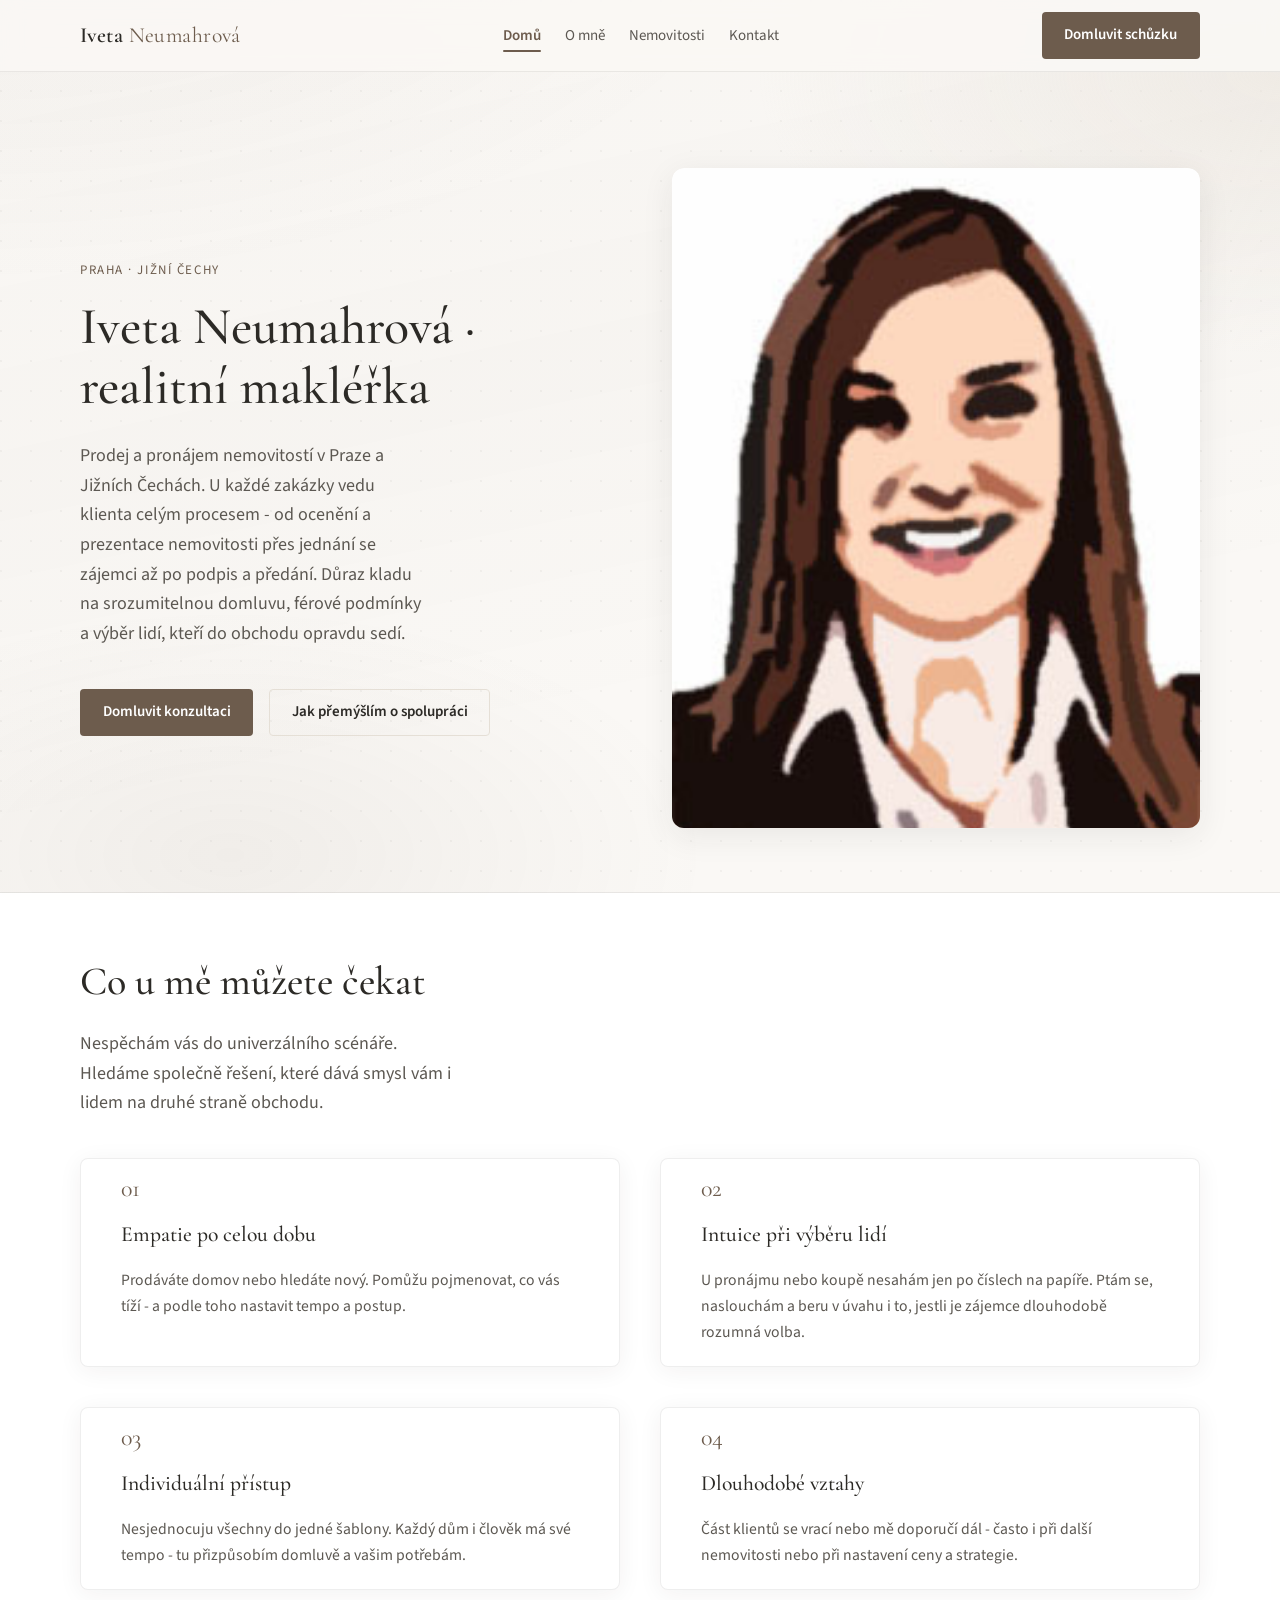
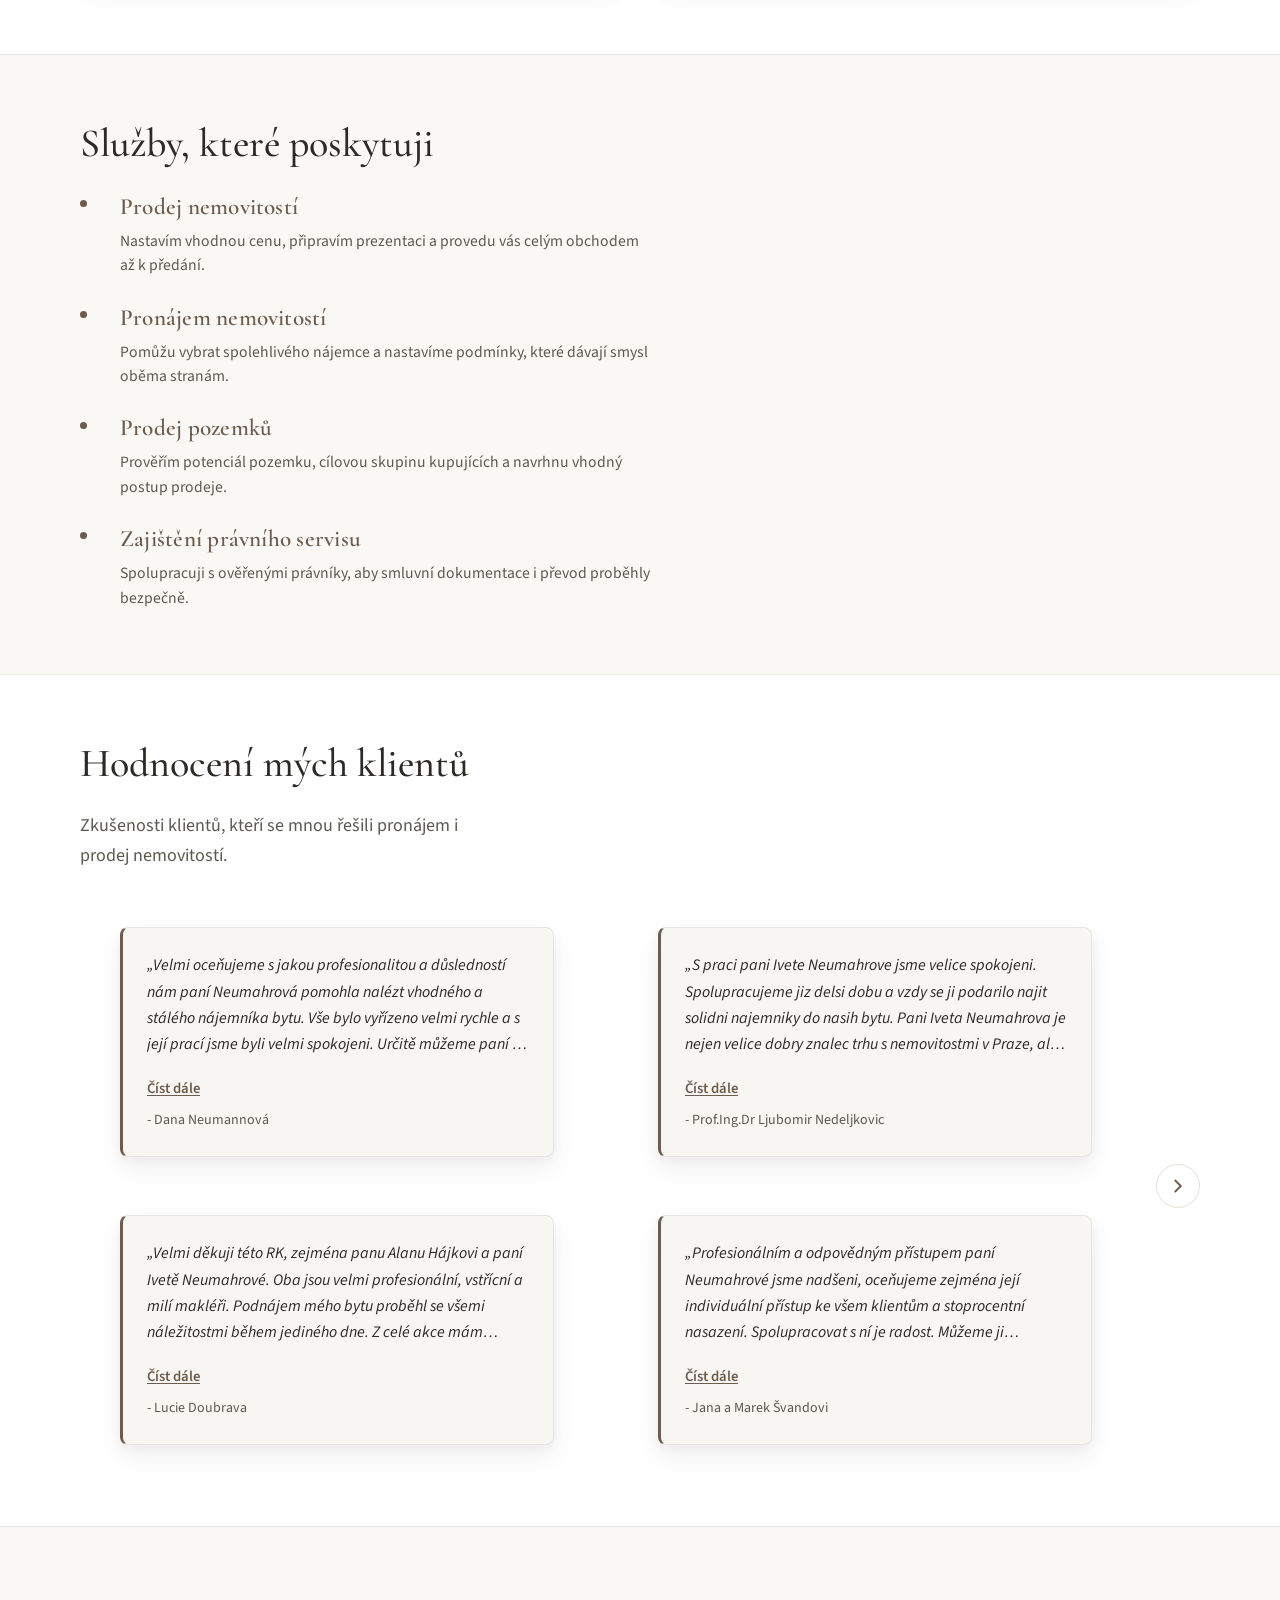
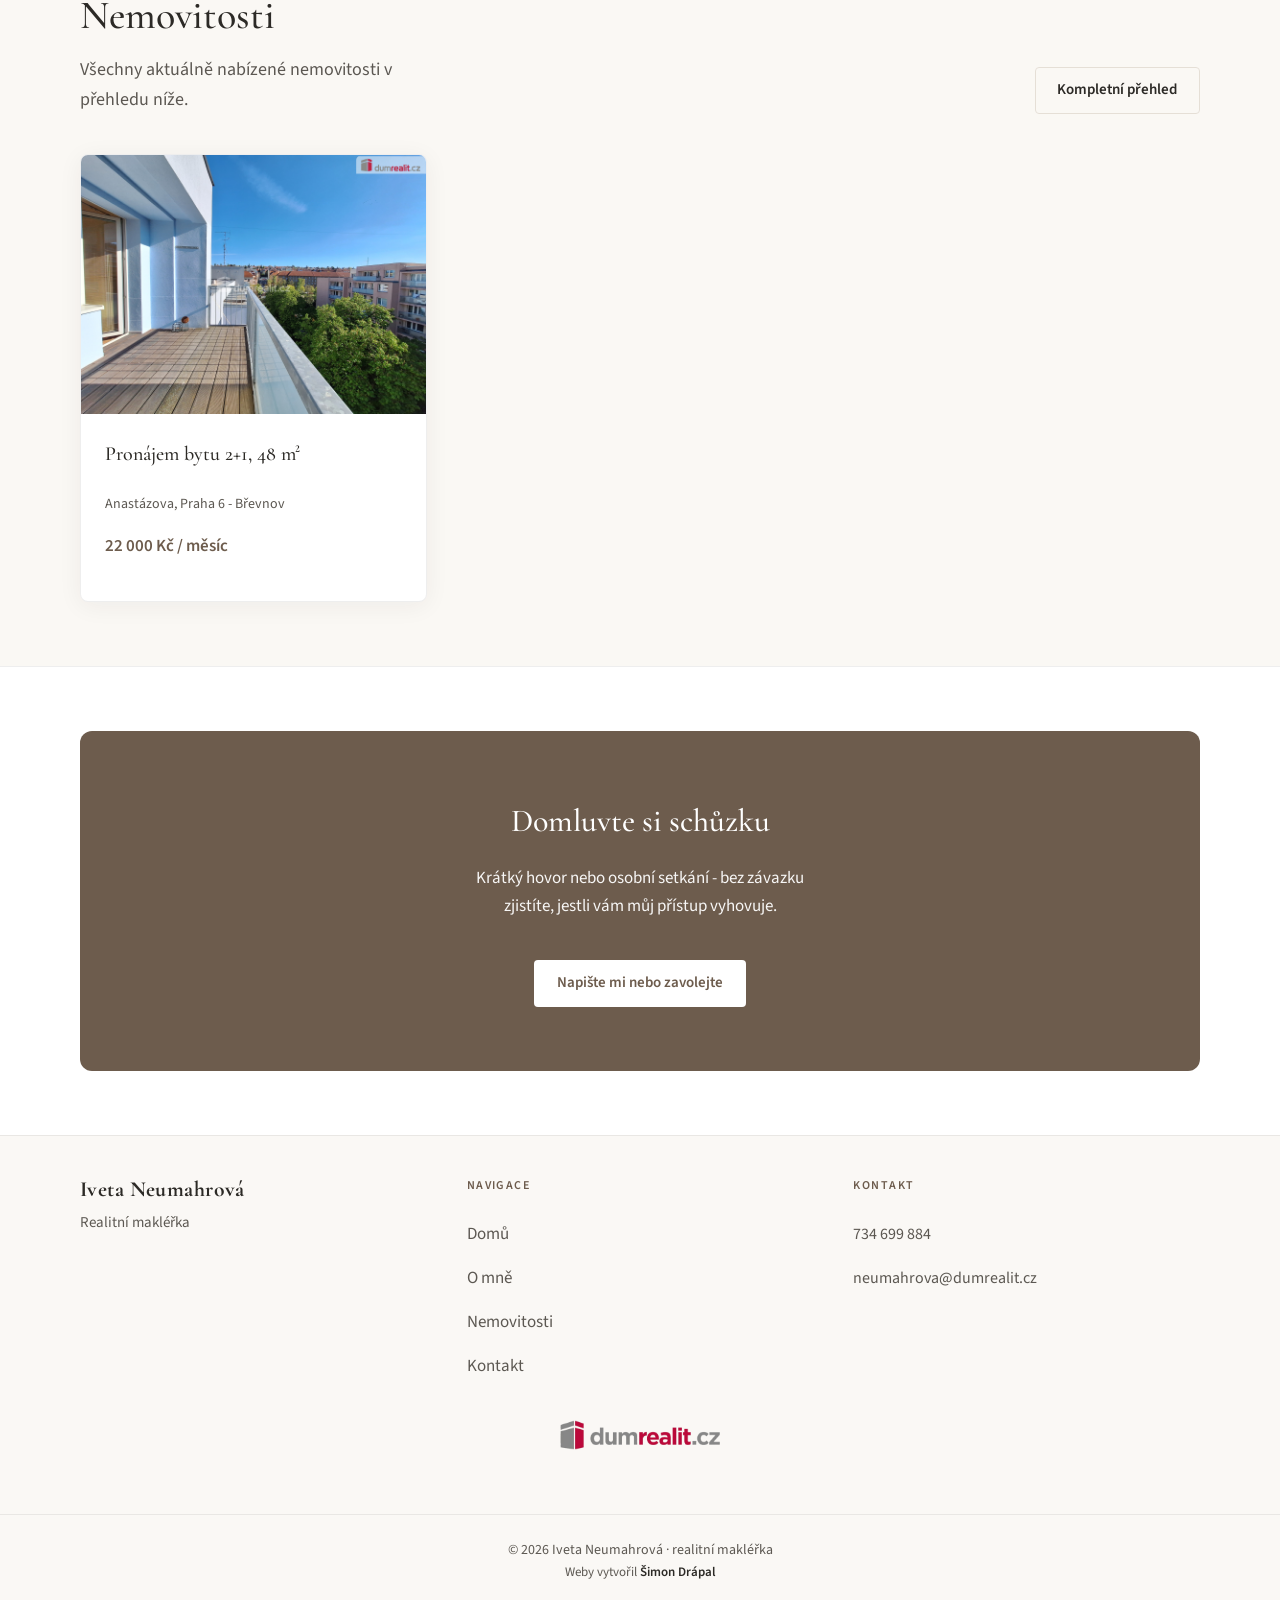
==== commit 6c742824: "už dobrá základ a struktura webové stránky" ====
--- a/index.html
+++ b/index.html
@@ -53,7 +53,6 @@
 
       <section class="section" aria-labelledby="why-title">
         <div class="container">
-          <p class="section__label">Proč právě já</p>
           <h2 id="why-title" class="section__title">Co u mě můžete čekat</h2>
           <p class="section__lead">
             Nespěchám vás do univerzálního scénáře. Hledáme společně řešení, které dává smysl vám
@@ -96,84 +95,75 @@
         </div>
       </section>
 
-      <section class="section">
-        <div class="container split">
-          <div>
-            <p class="section__label">Jak pracuji</p>
-            <h2 class="section__title">Spolupráce postavená na důvěře</h2>
+      <section class="section" aria-labelledby="services-title">
+        <div class="about-services-wrap container">
+          <h2 id="services-title" class="section__title">Služby, které poskytuji</h2>
+          <ul class="about-services">
+            <li>
+              <strong>Prodej nemovitostí</strong>
+              <p>Nastavím vhodnou cenu, připravím prezentaci a provedu vás celým obchodem až k předání.</p>
+            </li>
+            <li>
+              <strong>Pronájem nemovitostí</strong>
+              <p>Pomůžu vybrat spolehlivého nájemce a nastavíme podmínky, které dávají smysl oběma stranám.</p>
+            </li>
+            <li>
+              <strong>Prodej pozemků</strong>
+              <p>Prověřím potenciál pozemku, cílovou skupinu kupujících a navrhnu vhodný postup prodeje.</p>
+            </li>
+            <li>
+              <strong>Zajištění právního servisu</strong>
+              <p>Spolupracuji s ověřenými právníky, aby smluvní dokumentace i převod proběhly bezpečně.</p>
+            </li>
+          </ul>
+        </div>
+      </section>
+
+      <section class="section" aria-labelledby="refs-title">
+        <div class="container">
+          <div class="testimonial-head">
+            <h2 id="refs-title" class="section__title">Hodnocení mých klientů</h2>
             <p class="section__lead">
-              Vysvětlím vám, kde v procesu jsme, co bude následovat a proč dává smysl tenhle krok.
-            </p>
-          </div>
-          <ol class="process-steps">
-            <li>
-              <h3>Úvodní rozhovor</h3>
-              <p>
-                Probereme, co potřebujete vy, co potřebuje nemovitost a kde jsou vaše hranice. Bez
-                zbytečného tlaku.
-              </p>
-            </li>
-            <li>
-              <h3>Společná strategie</h3>
-              <p>
-                Cenu a postup sladíme s trhem i s tím, co chcete vy. Ráda za vás jednám s druhou
-                stranou srovnaně a s respektem.
-              </p>
-            </li>
-            <li>
-              <h3>Lidé na správném místě</h3>
-              <p>
-                Hledám vhodné lidi, ne jen prvního zájemce - u pronájmu zvlášť. Cena není vždy jediné
-                kritérium.
-              </p>
-            </li>
-            <li>
-              <h3>Až do předání</h3>
-              <p>
-                Držím komunikaci i drobnosti kolem předání klíčů. Když je hotovo, má společná práce
-                smysl.
-              </p>
-            </li>
-          </ol>
-        </div>
-      </section>
-
-      <section class="section" aria-labelledby="refs-title">
-        <div class="container">
-          <div class="testimonial-head">
-            <p class="section__label">Reference</p>
-            <h2 id="refs-title" class="section__title">Reference</h2>
-            <p class="section__lead">
-              Jména jsou anonymizovaná; citace odpovídají tomu, co mi klienti běžně říkají.
+              Zkušenosti klientů, kteří se mnou řešili pronájem i prodej nemovitostí.
             </p>
           </div>
           <div class="testimonial-row">
             <div class="testimonial-grid">
             <blockquote class="testimonial">
               <p>
-                „Neměla jsem pocit, že jsem jen číslo v tabulce. Dali jsme dohromady cenu i postup
-                a s výsledkem prodeje jsem spokojená.“
-              </p>
-              <footer>- Majitelka rodinného domu, Středočeský kraj</footer>
-            </blockquote>
-            <blockquote class="testimonial">
-              <p>
-                „U pronájmu šlo o slušné lidi, ne jen o první nabídku. Nájemníci dodnes fungují.“
-              </p>
-              <footer>- Investorka, dvě jednotky v Praze</footer>
-            </blockquote>
-            <blockquote class="testimonial">
-              <p>
-                „Slušná komunikace, žádné plané sliby. Když něco nedávalo smysl, řekla to narovinu -
-                přesně tohle jsme od makléře chtěli.“
-              </p>
-              <footer>- Manželé při prodeji bytu</footer>
-            </blockquote>
-            <blockquote class="testimonial">
-              <p>
-                „Šla do toho s energií a zároveň v klidu - pro nás to sedělo.“
-              </p>
-              <footer>- Klientka při koupi bytu</footer>
+                „Velmi oceňujeme s jakou profesionalitou a důsledností nám paní Neumahrová pomohla
+                nalézt vhodného a stálého nájemníka bytu. Vše bylo vyřízeno velmi rychle a s její
+                prací jsme byli velmi spokojeni. Určitě můžeme paní s klidným svědomím doporučit.“
+              </p>
+              <footer>- Dana Neumannová</footer>
+            </blockquote>
+            <blockquote class="testimonial">
+              <p>
+                „S praci pani Ivete Neumahrove jsme velice spokojeni. Spolupracujeme jiz delsi dobu
+                a vzdy se ji podarilo najit solidni najemniky do nasih bytu. Pani Iveta Neumahrova
+                je nejen velice dobry znalec trhu s nemovitostmi v Praze, ale i dobry odbornik v
+                ramci ekonomickych otazek. Sluzby pani Ivete Neumahrove vrele doporucujeme. Fa
+                Vasatrade s.r.o. Jednatel Prof.Ing.Dr Ljubomir Nedeljkovic“
+              </p>
+              <footer>- Prof.Ing.Dr Ljubomir Nedeljkovic</footer>
+            </blockquote>
+            <blockquote class="testimonial">
+              <p>
+                „Velmi děkuji této RK, zejména panu Alanu Hájkovi a paní Ivetě Neumahrové. Oba jsou
+                velmi profesionální, vstřícní a milí makléři. Podnájem mého bytu proběhl se všemi
+                náležitostmi během jediného dne. Z celé akce mám zpětně velmi příjemný dojem.
+                Pomohli mi bez problémů připravit i podrobnou smlouvu o podnájmu. Tedy zkráceně -
+                jen doporučuji a dala bych za ně ruku do ohně. Těším se na další spolupráci!“
+              </p>
+              <footer>- Lucie Doubrava</footer>
+            </blockquote>
+            <blockquote class="testimonial">
+              <p>
+                „Profesionálním a odpovědným přístupem paní Neumahrové jsme nadšeni, oceňujeme
+                zejména její individuální přístup ke všem klientům a stoprocentní nasazení.
+                Spolupracovat s ní je radost. Můžeme ji rozhodně doporučit.“
+              </p>
+              <footer>- Jana a Marek Švandovi</footer>
             </blockquote>
             </div>
             <div class="testimonial-row__nav">
@@ -200,13 +190,12 @@
 
       <section class="section" aria-labelledby="preview-title">
         <div class="container">
-          <p class="section__label">Aktuální nabídka</p>
           <div style="display: flex; flex-wrap: wrap; justify-content: space-between; align-items: end; gap: var(--space-md); margin-bottom: var(--space-lg)">
             <div>
-              <h2 id="preview-title" class="section__title" style="margin-bottom: var(--space-sm)">Vybrané nemovitosti</h2>
-              <p class="section__lead" style="margin: 0">Výběr z aktuální nabídky - detaily ráda dořeším osobně.</p>
-            </div>
-            <a class="btn btn--ghost" href="nabidka.html">Celá nabídka</a>
+              <h2 id="preview-title" class="section__title" style="margin-bottom: var(--space-sm)">Nemovitosti</h2>
+              <p class="section__lead" style="margin: 0">Všechny aktuálně nabízené nemovitosti v přehledu níže.</p>
+            </div>
+            <a class="btn btn--ghost" href="nabidka.html">Kompletní přehled</a>
           </div>
           <div data-properties-preview></div>
         </div>
--- a/css/main.css
+++ b/css/main.css
@@ -1,11 +1,56 @@
 @import "./variables.css";
 
+html {
+  background-color: var(--color-bg);
+}
+
 body {
+  position: relative;
   font-family: var(--font-body);
   font-size: 1.0625rem;
   line-height: 1.65;
   color: var(--color-text);
-  background-color: var(--color-bg);
+  background-color: transparent;
+  isolation: isolate;
+  /* Místo pro pevnou hlavičku (position: fixed) */
+  padding-top: var(--header-height);
+}
+
+/* Jemné pozadí: měkké skvrny + diagonála + drobná tečkovaná mřížka */
+body::before {
+  content: "";
+  position: fixed;
+  inset: 0;
+  z-index: 0;
+  pointer-events: none;
+  background-image:
+    radial-gradient(ellipse 120% 90% at 0% -15%, var(--bg-deco-wash), transparent 52%),
+    radial-gradient(ellipse 85% 65% at 100% 8%, var(--bg-deco-soft), transparent 48%),
+    radial-gradient(ellipse 75% 55% at 18% 95%, var(--bg-deco-wash), transparent 50%),
+    linear-gradient(
+      168deg,
+      transparent 0%,
+      rgba(109, 92, 77, 0.025) 42%,
+      transparent 72%
+    ),
+    radial-gradient(circle at 1px 1px, var(--bg-deco-dot) 1px, transparent 0);
+  background-size: auto, auto, auto, auto, 30px 30px;
+  background-attachment: fixed, fixed, fixed, fixed, scroll;
+}
+
+body > * {
+  position: relative;
+  z-index: 1;
+}
+
+[data-partial="header"] {
+  z-index: 100;
+}
+
+@media (prefers-reduced-motion: reduce) {
+  body::before {
+    background-attachment: scroll, scroll, scroll, scroll, scroll;
+  }
 }
 
 .skip-link {
@@ -30,9 +75,37 @@
   padding-block: var(--space-xl);
 }
 
+/* Stránka nemovitostí, kontakt atd.: jedna barva jako html – bez color-mix přes dekor */
+#main:not(.page-home):not(.page-about) {
+  background-color: var(--color-bg);
+}
+
+#main:not(.page-home):not(.page-about) > .section {
+  background-color: transparent;
+}
+
+/* Nemovitosti: dvě sekce jako blok úvodky (lichý pás) */
+#main.page-listings:not(.page-home):not(.page-about) {
+  background-color: transparent;
+}
+
+#main.page-listings:not(.page-home):not(.page-about) > .section {
+  background-color: var(--color-bg);
+}
+
+@supports (background-color: color-mix(in srgb, white 50%, black)) {
+  #main.page-listings:not(.page-home):not(.page-about) > .section {
+    background-color: color-mix(in srgb, var(--color-bg) 91%, transparent);
+  }
+}
+
+#main.page-listings:not(.page-home):not(.page-about) > .section + .section {
+  border-top: 1px solid var(--color-line);
+}
+
 /* Úvodní stránka - střídavá pozadí sekcí */
 .page-home > .hero {
-  background-color: var(--color-bg);
+  background-color: transparent;
   border-bottom: 1px solid var(--color-line);
 }
 
@@ -42,6 +115,16 @@
 
 .page-home > .section:nth-child(odd) {
   background-color: var(--color-bg);
+}
+
+@supports (background-color: color-mix(in srgb, white 50%, black)) {
+  .page-home > .section:nth-child(even) {
+    background-color: color-mix(in srgb, var(--color-bg-elevated) 94%, transparent);
+  }
+
+  .page-home > .section:nth-child(odd) {
+    background-color: color-mix(in srgb, var(--color-bg) 91%, transparent);
+  }
 }
 
 .page-home > .section + .section {
@@ -55,6 +138,16 @@
 
 .page-about > .section:nth-child(odd) {
   background-color: var(--color-bg);
+}
+
+@supports (background-color: color-mix(in srgb, white 50%, black)) {
+  .page-about > .section:nth-child(even) {
+    background-color: color-mix(in srgb, var(--color-bg-elevated) 94%, transparent);
+  }
+
+  .page-about > .section:nth-child(odd) {
+    background-color: color-mix(in srgb, var(--color-bg) 91%, transparent);
+  }
 }
 
 .page-about > .section + .section {
@@ -90,17 +183,25 @@
   margin: 0 0 var(--space-lg);
 }
 
-/* Header */
+/* Header – fixed: zůstává nahoře i při swipu / inerci (sticky na mobilu občas ujede) */
 .site-header {
-  position: sticky;
+  position: fixed;
   top: 0;
+  left: 0;
+  right: 0;
   z-index: 100;
+  width: 100%;
+  max-width: 100%;
   height: var(--header-height);
   display: flex;
   align-items: center;
+  box-sizing: border-box;
   background: rgba(250, 248, 245, 0.92);
   backdrop-filter: blur(10px);
+  -webkit-backdrop-filter: blur(10px);
   border-bottom: 1px solid var(--color-line);
+  transform: translateZ(0);
+  backface-visibility: hidden;
 }
 
 .site-header__inner {
@@ -341,7 +442,7 @@
 }
 
 .feature-card {
-  padding: var(--space-lg);
+  padding: 10px var(--space-lg) 20px;
   background: var(--color-bg-elevated);
   border-radius: var(--radius-md);
   border: 1px solid var(--color-line);
@@ -492,7 +593,7 @@
 }
 
 .testimonial {
-  padding: var(--space-lg);
+  padding: var(--space-md);
   background: #f8f6f3;
   border: 1px solid var(--color-line);
   border-left: 3px solid var(--color-accent);
@@ -504,6 +605,34 @@
   margin: 0 0 var(--space-sm);
   font-size: 1rem;
   font-style: italic;
+  color: var(--color-text);
+}
+
+.testimonial.is-collapsed p {
+  line-clamp: 4;
+  display: -webkit-box;
+  -webkit-line-clamp: 4;
+  -webkit-box-orient: vertical;
+  overflow: hidden;
+}
+
+.testimonial__more {
+  display: inline-flex;
+  align-items: center;
+  gap: 0.2rem;
+  margin: 0 0 var(--space-xs);
+  padding: 0;
+  border: none;
+  background: transparent;
+  color: var(--color-accent);
+  font-weight: 600;
+  font-size: 0.92rem;
+  text-decoration: underline;
+  text-underline-offset: 2px;
+  cursor: pointer;
+}
+
+.testimonial__more:hover {
   color: var(--color-text);
 }
 
@@ -684,6 +813,16 @@
   margin-top: var(--space-xs);
 }
 
+.about-stat--in-intro {
+  margin-top: var(--space-lg);
+  max-width: min(100%, 20rem);
+  padding: 17.5px var(--space-sm);
+}
+
+.about-stat--in-intro .about-stat__figure {
+  margin-bottom: 0.125rem;
+}
+
 .about-stat__figure {
   font-family: var(--font-display);
   font-size: clamp(2rem, 4.5vw, 3rem);
@@ -704,6 +843,25 @@
 .about-stat__since strong {
   font-weight: 600;
   color: var(--color-text);
+}
+
+.about-statement {
+  max-width: 48rem;
+}
+
+.about-statement .section__title {
+  margin-bottom: var(--space-md);
+}
+
+.about-statement__text {
+  margin: 0;
+  padding: var(--space-md) 0 var(--space-sm) var(--space-lg);
+  border-left: 2px solid var(--color-accent);
+}
+
+.about-statement__text p {
+  font-size: 1.0625rem;
+  line-height: 1.65;
 }
 
 .about-values {
@@ -717,7 +875,7 @@
 
 @media (min-width: 640px) {
   .about-values {
-    grid-template-columns: repeat(4, 1fr);
+    grid-template-columns: repeat(3, 1fr);
     gap: var(--space-md);
   }
 }
@@ -748,9 +906,25 @@
 .about-services li {
   position: relative;
   padding-left: var(--space-lg);
-  font-size: 1.0625rem;
   color: var(--color-text);
   line-height: 1.45;
+}
+
+.about-services li strong {
+  display: block;
+  font-family: var(--font-display);
+  font-size: clamp(1.3rem, 2.4vw, 1.45rem);
+  font-weight: 600;
+  letter-spacing: 0.01em;
+  color: var(--color-accent);
+  margin: 0 0 0.28rem;
+}
+
+.about-services li p {
+  margin: 0;
+  font-size: 0.98rem;
+  line-height: 1.55;
+  color: var(--color-text-muted);
 }
 
 .about-services li::before {
@@ -917,9 +1091,9 @@
 
 /* Footer */
 .site-footer {
-  padding: var(--space-xl) 0 0;
+  padding: var(--space-lg) 0 0;
   border-top: 1px solid var(--color-line);
-  margin-top: var(--space-xl);
+  margin-top: 0;
 }
 
 .site-footer__main {
@@ -1058,9 +1232,15 @@
   text-underline-offset: 3px;
 }
 
-/* Listing page header */
+/* Stránka nemovitostí (výpis) – spodní mez řeší .section; stejně jako padding CTA nad oddělovací čárou */
+.page-listings .property-grid {
+  gap: var(--space-xl);
+}
+
+/* Listing / kontakt: horní odstup řeší .section – bez dvojitého paddingu nad titulkem */
 .page-header {
-  padding-block: var(--space-xl) var(--space-md);
+  padding-top: 0;
+  padding-bottom: var(--space-md);
 }
 
 .page-header h1 {
@@ -1081,3 +1261,152 @@
   opacity: 0.5;
   pointer-events: none;
 }
+
+/* Motion: nájezd myší + odkrytí při scrollu (motion.js) */
+@media (prefers-reduced-motion: no-preference) {
+  [data-reveal] {
+    opacity: 0;
+    transform: translate3d(0, 1.1rem, 0);
+    transition:
+      opacity var(--motion-reveal) var(--motion-ease),
+      transform var(--motion-reveal) var(--motion-ease);
+  }
+
+  [data-reveal].is-revealed {
+    opacity: 1;
+    transform: translate3d(0, 0, 0);
+  }
+
+  .btn {
+    transition:
+      transform var(--motion-hover) var(--motion-ease),
+      background var(--transition),
+      border-color var(--transition),
+      color var(--transition);
+  }
+
+  .btn:hover {
+    transform: translateY(-2px);
+  }
+
+  .btn:active {
+    transform: translateY(0);
+  }
+
+  .logo {
+    transition: opacity var(--motion-hover) ease, transform var(--motion-hover) var(--motion-ease);
+  }
+
+  .logo:hover {
+    opacity: 0.9;
+  }
+
+  .nav__link {
+    transition: color var(--transition), font-weight 0.12s ease;
+  }
+
+  .site-footer .site-footer__links a,
+  .site-footer .site-footer__contact a {
+    transition: color var(--motion-hover) ease, opacity var(--motion-hover) ease;
+  }
+
+  .feature-card {
+    transition:
+      box-shadow var(--motion-hover) var(--motion-ease),
+      transform var(--motion-hover) var(--motion-ease),
+      border-color var(--motion-hover) ease;
+  }
+
+  .property-card {
+    transition:
+      box-shadow var(--motion-hover) var(--motion-ease),
+      transform var(--motion-hover) var(--motion-ease),
+      border-color var(--motion-hover) ease;
+  }
+
+  .testimonial {
+    transition:
+      box-shadow var(--motion-hover) var(--motion-ease),
+      transform var(--motion-hover) var(--motion-ease);
+  }
+
+  .testimonial:hover {
+    transform: translateY(-4px);
+    box-shadow: var(--shadow-card);
+  }
+
+  .cta-band {
+    transition: transform var(--motion-hover) var(--motion-ease), box-shadow var(--motion-hover) var(--motion-ease);
+  }
+
+  .cta-band:hover {
+    transform: translateY(-2px);
+    box-shadow: 0 12px 40px rgba(44, 42, 38, 0.12);
+  }
+
+  .hero__visual {
+    transition: transform var(--motion-reveal) var(--motion-ease), box-shadow var(--motion-hover) var(--motion-ease);
+  }
+
+  .hero__visual:hover {
+    transform: scale(1.015);
+  }
+
+  .hero__visual img {
+    transition: transform 0.65s var(--motion-ease);
+  }
+
+  .hero__visual:hover img {
+    transform: scale(1.03);
+  }
+
+  .process-steps > li {
+    transition: transform var(--motion-hover) var(--motion-ease);
+  }
+
+  .process-steps > li:hover {
+    transform: translateX(5px);
+  }
+
+  .form input,
+  .form textarea {
+    transition: border-color var(--motion-hover) ease, box-shadow var(--motion-hover) ease;
+  }
+
+  .about-values__item {
+    transition: transform var(--motion-hover) var(--motion-ease), box-shadow var(--motion-hover) ease;
+  }
+
+  .about-values__item:hover {
+    transform: translateY(-3px);
+  }
+
+  .about-services li {
+    transition: transform var(--motion-hover) ease;
+  }
+
+  .about-services li:hover {
+    transform: translateX(4px);
+  }
+
+  .contact-info dd a {
+    transition: color var(--motion-hover) ease, transform var(--motion-hover) ease;
+  }
+
+  .contact-info dd a:hover {
+    transform: translateX(3px);
+  }
+
+  .page-header {
+    transition: opacity var(--motion-reveal) ease;
+  }
+}
+
+@media (prefers-reduced-motion: reduce) {
+  [data-reveal],
+  [data-reveal].is-revealed {
+    opacity: 1;
+    transform: none;
+    transition: none;
+  }
+}
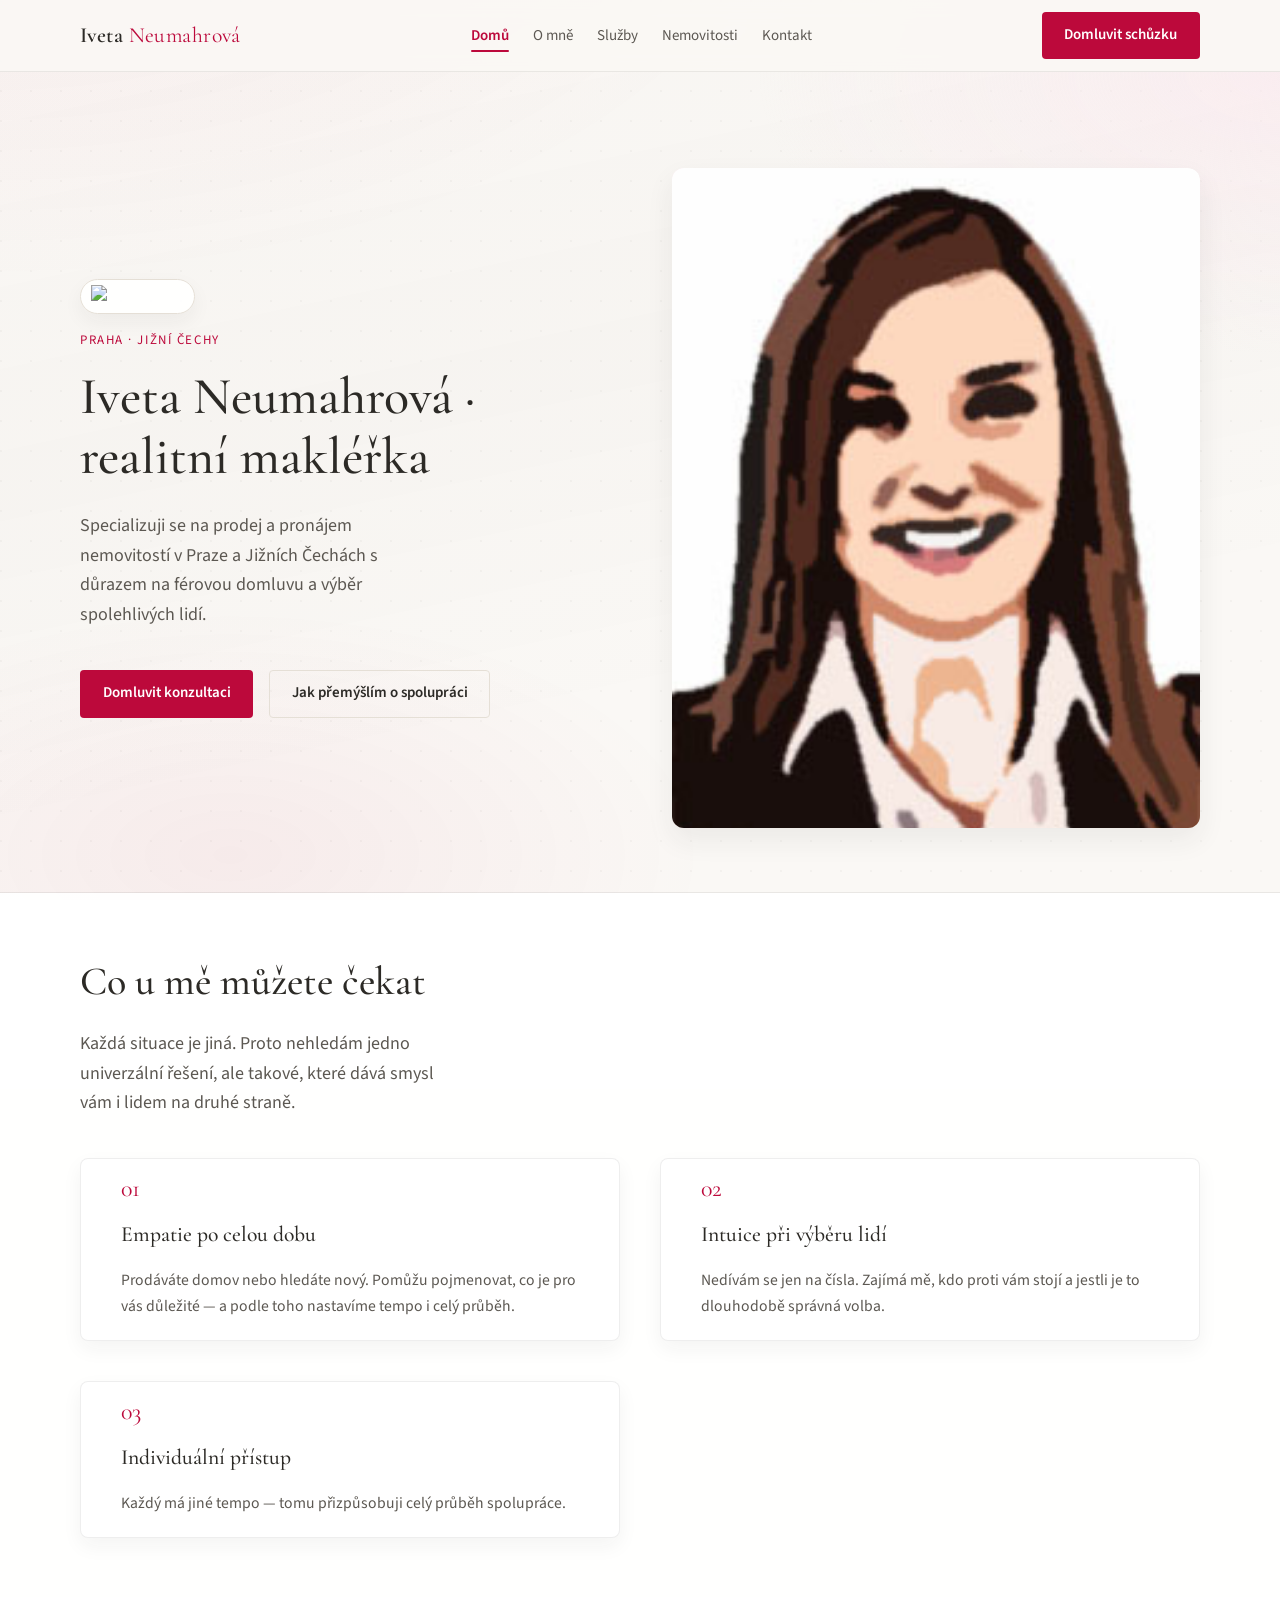
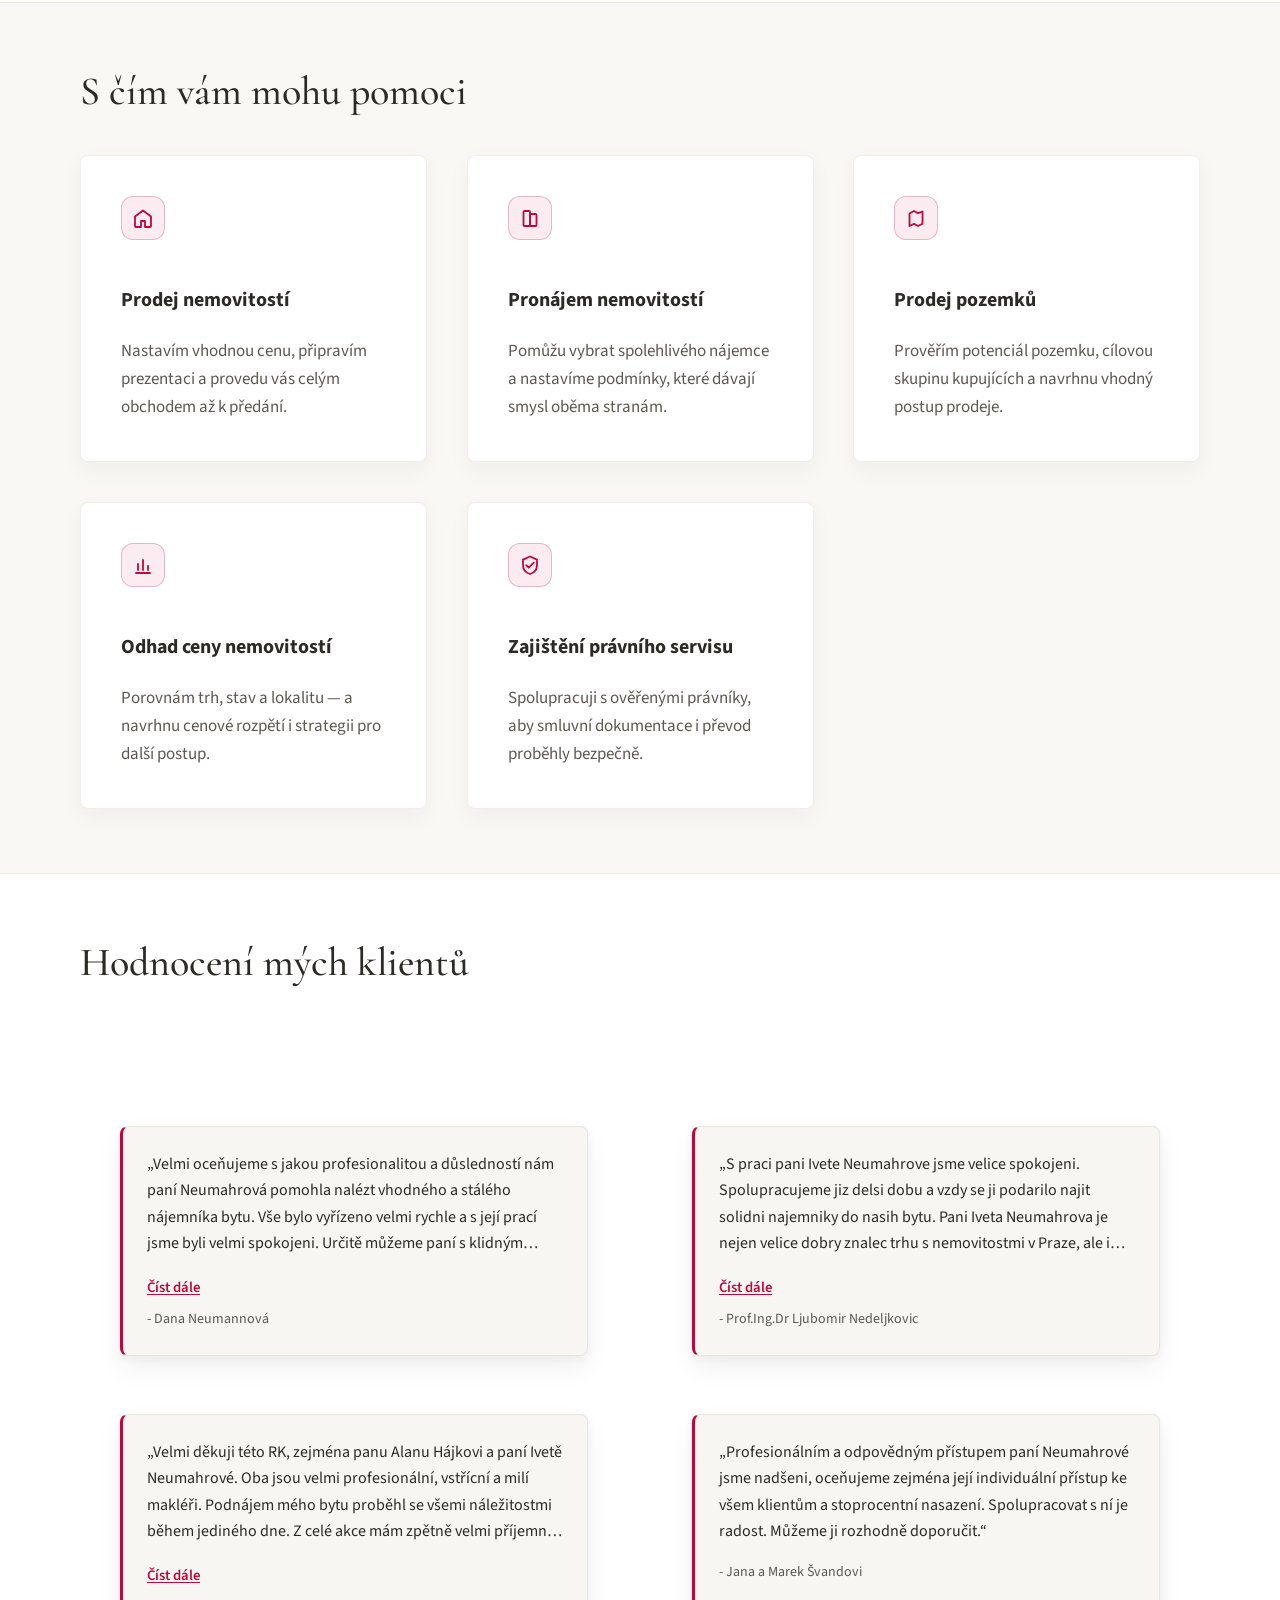
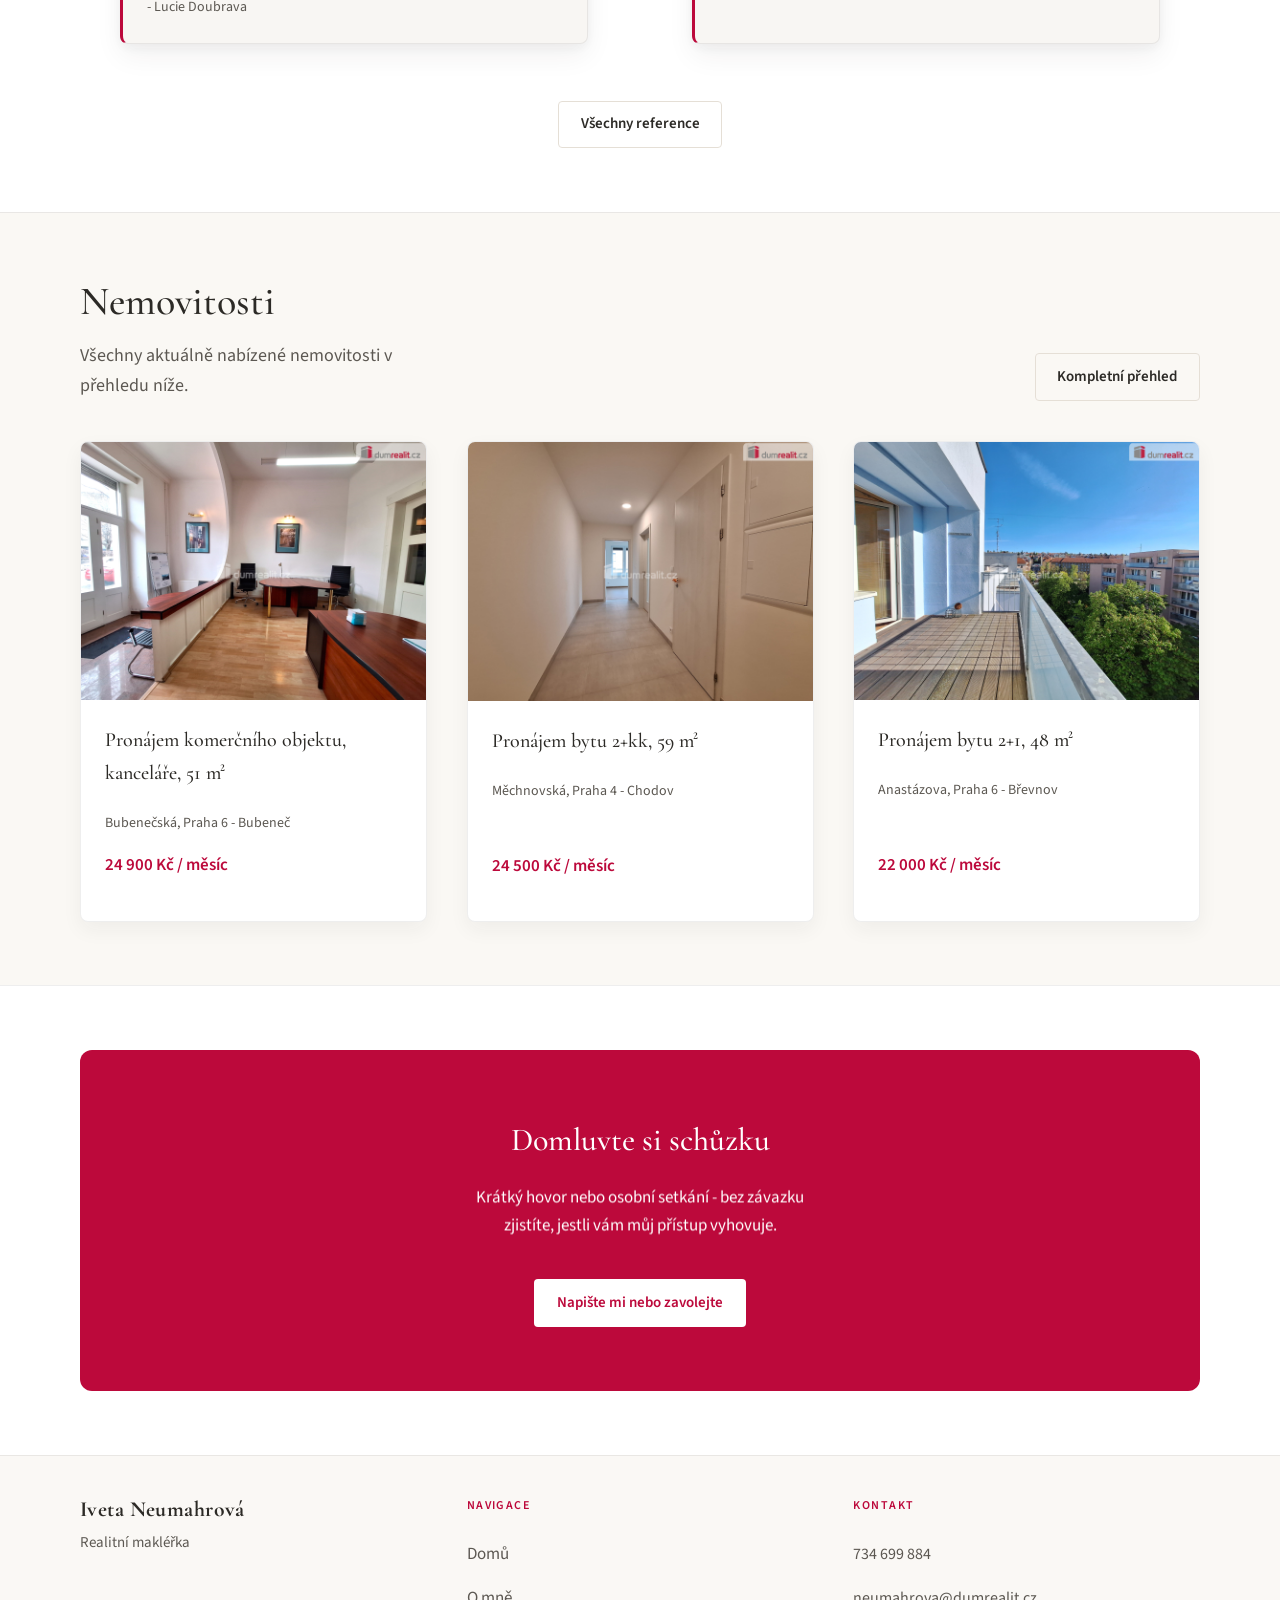
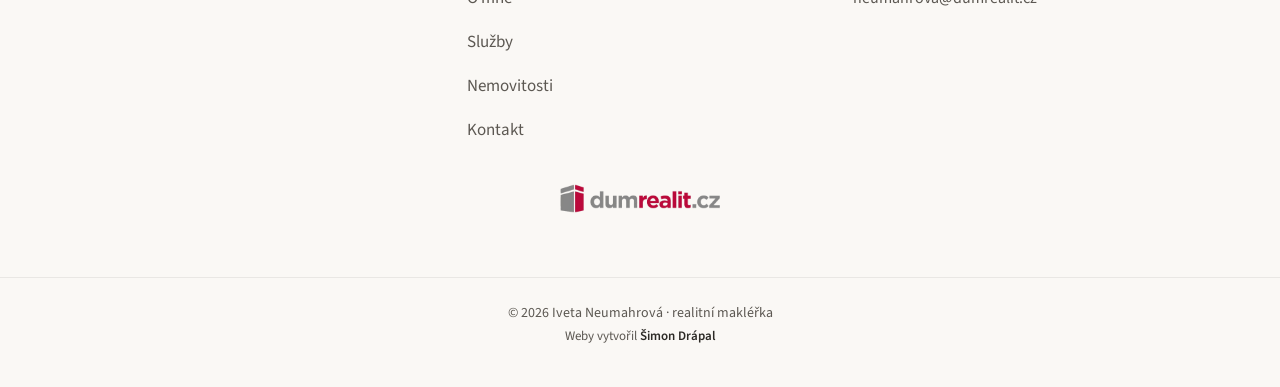
==== commit 85678309: "Finální podoba stránky pro ukázku" ====
--- a/index.html
+++ b/index.html
@@ -25,15 +25,27 @@
       <section class="hero" aria-labelledby="hero-title">
         <div class="container hero__grid">
           <div>
+            <a
+              class="hero__brand"
+              href="https://www.dumrealit.cz/neumahrova"
+              target="_blank"
+              rel="noopener noreferrer"
+              aria-label="Profil na Dumrealit.cz (otevře se v nové záložce)"
+            >
+              <img
+                src="https://www.dumrealit.cz/images/imagebank/loga_dr/Logo_dumrealit_plnobarevne_sm.png"
+                alt="Dumrealit.cz"
+                width="180"
+                height="42"
+                decoding="async"
+              />
+            </a>
             <p class="hero__eyebrow">Praha · Jižní Čechy</p>
             <h1 id="hero-title" class="hero__title">
               Iveta Neumahrová · realitní makléřka
             </h1>
             <p class="hero__text">
-              Prodej a pronájem nemovitostí v Praze a Jižních Čechách. U každé zakázky vedu klienta
-              celým procesem - od ocenění a prezentace nemovitosti přes jednání se zájemci až po
-              podpis a předání. Důraz kladu na srozumitelnou domluvu, férové podmínky a výběr lidí,
-              kteří do obchodu opravdu sedí.
+              Specializuji se na prodej a pronájem nemovitostí v Praze a Jižních Čechách s důrazem na férovou domluvu a výběr spolehlivých lidí.
             </p>
             <div class="hero__actions">
               <a class="btn btn--primary" href="kontakt.html">Domluvit konzultaci</a>
@@ -55,40 +67,31 @@
         <div class="container">
           <h2 id="why-title" class="section__title">Co u mě můžete čekat</h2>
           <p class="section__lead">
-            Nespěchám vás do univerzálního scénáře. Hledáme společně řešení, které dává smysl vám
-            i lidem na druhé straně obchodu.
+            Každá situace je jiná. Proto nehledám jedno univerzální řešení, ale takové, které dává smysl
+            vám i lidem na druhé straně.
           </p>
           <div class="feature-grid">
             <article class="feature-card">
               <div class="feature-card__num">01</div>
               <h3>Empatie po celou dobu</h3>
               <p>
-                Prodáváte domov nebo hledáte nový. Pomůžu pojmenovat, co vás tíží - a podle toho
-                nastavit tempo a postup.
+                Prodáváte domov nebo hledáte nový. Pomůžu pojmenovat, co je pro vás důležité — a podle toho
+                nastavíme tempo i celý průběh.
               </p>
             </article>
             <article class="feature-card">
               <div class="feature-card__num">02</div>
               <h3>Intuice při výběru lidí</h3>
               <p>
-                U pronájmu nebo koupě nesahám jen po číslech na papíře. Ptám se, naslouchám a beru v
-                úvahu i to, jestli je zájemce dlouhodobě rozumná volba.
+                Nedívám se jen na čísla. Zajímá mě, kdo proti vám stojí a jestli je to dlouhodobě správná
+                volba.
               </p>
             </article>
             <article class="feature-card">
               <div class="feature-card__num">03</div>
               <h3>Individuální přístup</h3>
               <p>
-                Nesjednocuju všechny do jedné šablony. Každý dům i člověk má své tempo - tu přizpůsobím
-                domluvě a vašim potřebám.
-              </p>
-            </article>
-            <article class="feature-card">
-              <div class="feature-card__num">04</div>
-              <h3>Dlouhodobé vztahy</h3>
-              <p>
-                Část klientů se vrací nebo mě doporučí dál - často i při další nemovitosti nebo při
-                nastavení ceny a strategie.
+                Každý má jiné tempo — tomu přizpůsobuji celý průběh spolupráce.
               </p>
             </article>
           </div>
@@ -97,25 +100,132 @@
 
       <section class="section" aria-labelledby="services-title">
         <div class="about-services-wrap container">
-          <h2 id="services-title" class="section__title">Služby, které poskytuji</h2>
-          <ul class="about-services">
-            <li>
-              <strong>Prodej nemovitostí</strong>
+          <h2 id="services-title" class="section__title">S čím vám mohu pomoci</h2>
+          <div class="services-grid" style="margin-top: var(--space-lg)">
+            <article class="service-card" data-reveal>
+              <div class="service-card__icon" aria-hidden="true">
+                <svg viewBox="0 0 24 24" focusable="false">
+                  <path
+                    d="M4 10.5l8-6 8 6V20a1 1 0 0 1-1 1h-5v-6H10v6H5a1 1 0 0 1-1-1v-9.5Z"
+                    fill="none"
+                    stroke="currentColor"
+                    stroke-width="1.8"
+                    stroke-linejoin="round"
+                  />
+                </svg>
+              </div>
+              <h3>Prodej nemovitostí</h3>
               <p>Nastavím vhodnou cenu, připravím prezentaci a provedu vás celým obchodem až k předání.</p>
-            </li>
-            <li>
-              <strong>Pronájem nemovitostí</strong>
+            </article>
+
+            <article class="service-card" data-reveal>
+              <div class="service-card__icon" aria-hidden="true">
+                <svg viewBox="0 0 24 24" focusable="false">
+                  <rect
+                    x="5.5"
+                    y="5"
+                    width="6.5"
+                    height="15"
+                    rx="1"
+                    fill="none"
+                    stroke="currentColor"
+                    stroke-width="1.8"
+                    stroke-linejoin="round"
+                  />
+                  <rect
+                    x="12"
+                    y="8"
+                    width="6.5"
+                    height="12"
+                    rx="1"
+                    fill="none"
+                    stroke="currentColor"
+                    stroke-width="1.8"
+                    stroke-linejoin="round"
+                  />
+                </svg>
+              </div>
+              <h3>Pronájem nemovitostí</h3>
               <p>Pomůžu vybrat spolehlivého nájemce a nastavíme podmínky, které dávají smysl oběma stranám.</p>
-            </li>
-            <li>
-              <strong>Prodej pozemků</strong>
+            </article>
+
+            <article class="service-card" data-reveal>
+              <div class="service-card__icon" aria-hidden="true">
+                <svg viewBox="0 0 24 24" focusable="false">
+                  <path
+                    d="M5.5 7.5 10 5l4 2.2 4.5-1.7v12.2L14 20l-4-2.2L5.5 20V7.5Z"
+                    fill="none"
+                    stroke="currentColor"
+                    stroke-width="1.8"
+                    stroke-linejoin="round"
+                  />
+                </svg>
+              </div>
+              <h3>Prodej pozemků</h3>
               <p>Prověřím potenciál pozemku, cílovou skupinu kupujících a navrhnu vhodný postup prodeje.</p>
-            </li>
-            <li>
-              <strong>Zajištění právního servisu</strong>
+            </article>
+
+            <article class="service-card" data-reveal>
+              <div class="service-card__icon" aria-hidden="true">
+                <svg viewBox="0 0 24 24" focusable="false">
+                  <path
+                    d="M7 17V11"
+                    fill="none"
+                    stroke="currentColor"
+                    stroke-width="1.8"
+                    stroke-linecap="round"
+                  />
+                  <path
+                    d="M12 17V7"
+                    fill="none"
+                    stroke="currentColor"
+                    stroke-width="1.8"
+                    stroke-linecap="round"
+                  />
+                  <path
+                    d="M17 17v-4"
+                    fill="none"
+                    stroke="currentColor"
+                    stroke-width="1.8"
+                    stroke-linecap="round"
+                  />
+                  <path
+                    d="M5 20h14"
+                    fill="none"
+                    stroke="currentColor"
+                    stroke-width="1.8"
+                    stroke-linecap="round"
+                  />
+                </svg>
+              </div>
+              <h3>Odhad ceny nemovitostí</h3>
+              <p>Porovnám trh, stav a lokalitu — a navrhnu cenové rozpětí i strategii pro další postup.</p>
+            </article>
+
+            <article class="service-card" data-reveal>
+              <div class="service-card__icon" aria-hidden="true">
+                <svg viewBox="0 0 24 24" focusable="false">
+                  <path
+                    d="M12 3.5 19 6.6V12c0 5-3.4 8-7 9-3.6-1-7-4-7-9V6.6L12 3.5Z"
+                    fill="none"
+                    stroke="currentColor"
+                    stroke-width="1.8"
+                    stroke-linejoin="round"
+                  />
+                  <path
+                    d="M8.2 12.2 10.7 14.7 15.8 9.6"
+                    fill="none"
+                    stroke="currentColor"
+                    stroke-width="1.8"
+                    stroke-linecap="round"
+                    stroke-linejoin="round"
+                  />
+                </svg>
+              </div>
+              <h3>Zajištění právního servisu</h3>
               <p>Spolupracuji s ověřenými právníky, aby smluvní dokumentace i převod proběhly bezpečně.</p>
-            </li>
-          </ul>
+            </article>
+          </div>
         </div>
       </section>
 
@@ -166,24 +276,10 @@
               <footer>- Jana a Marek Švandovi</footer>
             </blockquote>
             </div>
-            <div class="testimonial-row__nav">
-              <button
-                type="button"
-                class="testimonial-arrow testimonial-arrow--next"
-                aria-label="Další čtyři reference"
-              >
-                <svg width="22" height="22" viewBox="0 0 24 24" aria-hidden="true" focusable="false">
-                  <path
-                    fill="none"
-                    stroke="currentColor"
-                    stroke-width="2"
-                    stroke-linecap="round"
-                    stroke-linejoin="round"
-                    d="M9 6l6 6-6 6"
-                  />
-                </svg>
-              </button>
-            </div>
+          </div>
+
+          <div style="display: flex; justify-content: center; margin-top: var(--space-lg)">
+            <a class="btn btn--ghost" href="o-mne.html#refs-title">Všechny reference</a>
           </div>
         </div>
       </section>
--- a/css/main.css
+++ b/css/main.css
@@ -326,7 +326,7 @@
 }
 
 .btn--primary:hover {
-  background: #5a4d40;
+  background: color-mix(in srgb, var(--color-accent) 82%, black);
 }
 
 .btn--ghost {
@@ -355,6 +355,36 @@
   .hero__grid {
     grid-template-columns: 1fr 1fr;
     align-items: center;
+  }
+}
+
+.hero__brand {
+  display: inline-flex;
+  align-items: center;
+  justify-content: flex-start;
+  padding: 0.35rem 0.6rem;
+  margin: 0 0 var(--space-sm);
+  background: color-mix(in srgb, var(--color-bg-elevated) 92%, transparent);
+  border: 1px solid var(--color-border);
+  border-radius: 999px;
+  box-shadow: var(--shadow-soft);
+  transition: transform var(--transition), border-color var(--transition);
+}
+
+.hero__brand:hover {
+  transform: translateY(-1px);
+  border-color: color-mix(in srgb, var(--color-accent) 45%, var(--color-border));
+}
+
+.hero__brand img {
+  display: block;
+  height: 22px;
+  width: auto;
+}
+
+@supports not (background: color-mix(in srgb, white 50%, black)) {
+  .hero__brand {
+    background: rgba(255, 255, 255, 0.92);
   }
 }
 
@@ -411,7 +441,7 @@
   padding: var(--space-md) var(--space-lg);
   font-family: var(--font-display);
   font-size: 1.125rem;
-  font-style: italic;
+  font-style: normal;
   color: var(--color-bg-elevated);
   background: linear-gradient(transparent, rgba(44, 42, 38, 0.75));
 }
@@ -449,6 +479,25 @@
   box-shadow: var(--shadow-soft);
 }
 
+.feature-card,
+.service-card,
+.testimonial,
+.cta-band {
+  transition: transform var(--motion-hover) var(--motion-ease), box-shadow var(--transition),
+    border-color var(--transition);
+}
+
+@media (prefers-reduced-motion: no-preference) {
+  .feature-card:hover,
+  .service-card:hover,
+  .testimonial:hover,
+  .cta-band:hover {
+    transform: translateY(-2px);
+    border-color: color-mix(in srgb, var(--color-accent) 22%, var(--color-line));
+    box-shadow: var(--shadow-card);
+  }
+}
+
 .feature-card__num {
   font-family: var(--font-display);
   font-size: 1.5rem;
@@ -466,6 +515,64 @@
 .feature-card p {
   margin: 0;
   font-size: 0.98rem;
+  color: var(--color-text-muted);
+}
+
+/* Services page */
+.services-grid {
+  display: grid;
+  gap: var(--space-lg);
+}
+
+@media (min-width: 700px) {
+  .services-grid {
+    grid-template-columns: repeat(2, 1fr);
+  }
+}
+
+@media (min-width: 1000px) {
+  .services-grid {
+    grid-template-columns: repeat(3, 1fr);
+  }
+}
+
+.service-card {
+  padding: var(--space-lg);
+  background: var(--color-bg-elevated);
+  border-radius: var(--radius-md);
+  border: 1px solid var(--color-line);
+  box-shadow: var(--shadow-soft);
+}
+
+.service-card__icon {
+  width: 44px;
+  height: 44px;
+  border-radius: 12px;
+  display: inline-flex;
+  align-items: center;
+  justify-content: center;
+  color: var(--color-accent);
+  background: color-mix(in srgb, var(--color-accent-soft) 78%, var(--color-bg-elevated));
+  border: 1px solid color-mix(in srgb, var(--color-accent) 18%, var(--color-line));
+  margin: 0 0 var(--space-md);
+}
+
+.service-card__icon svg {
+  width: 24px;
+  height: 24px;
+  display: block;
+}
+
+.service-card h2 {
+  font-family: var(--font-display);
+  font-size: 1.35rem;
+  font-weight: 600;
+  letter-spacing: 0.01em;
+  margin: 0 0 var(--space-xs);
+}
+
+.service-card p {
+  margin: 0;
   color: var(--color-text-muted);
 }
 
@@ -521,6 +628,10 @@
   margin-bottom: var(--space-lg);
 }
 
+.testimonial-head .section__title {
+  scroll-margin-top: calc(var(--header-height) + var(--space-lg));
+}
+
 .testimonial-head .section__lead {
   margin-bottom: 0;
 }
@@ -604,7 +715,7 @@
 .testimonial p {
   margin: 0 0 var(--space-sm);
   font-size: 1rem;
-  font-style: italic;
+  font-style: normal;
   color: var(--color-text);
 }
 
@@ -1266,10 +1377,24 @@
 @media (prefers-reduced-motion: no-preference) {
   [data-reveal] {
     opacity: 0;
-    transform: translate3d(0, 1.1rem, 0);
+    transform: translate3d(0, 0.85rem, 0);
     transition:
       opacity var(--motion-reveal) var(--motion-ease),
       transform var(--motion-reveal) var(--motion-ease);
+    transition-delay: var(--reveal-delay, 0ms);
+    will-change: transform, opacity;
+  }
+
+  [data-reveal="slide"] {
+    transform: translate3d(-0.9rem, 0.35rem, 0);
+  }
+
+  [data-reveal="fade"] {
+    transform: none;
+  }
+
+  [data-reveal="card"] {
+    transform: translate3d(0, 0.9rem, 0) scale(0.995);
   }
 
   [data-reveal].is-revealed {
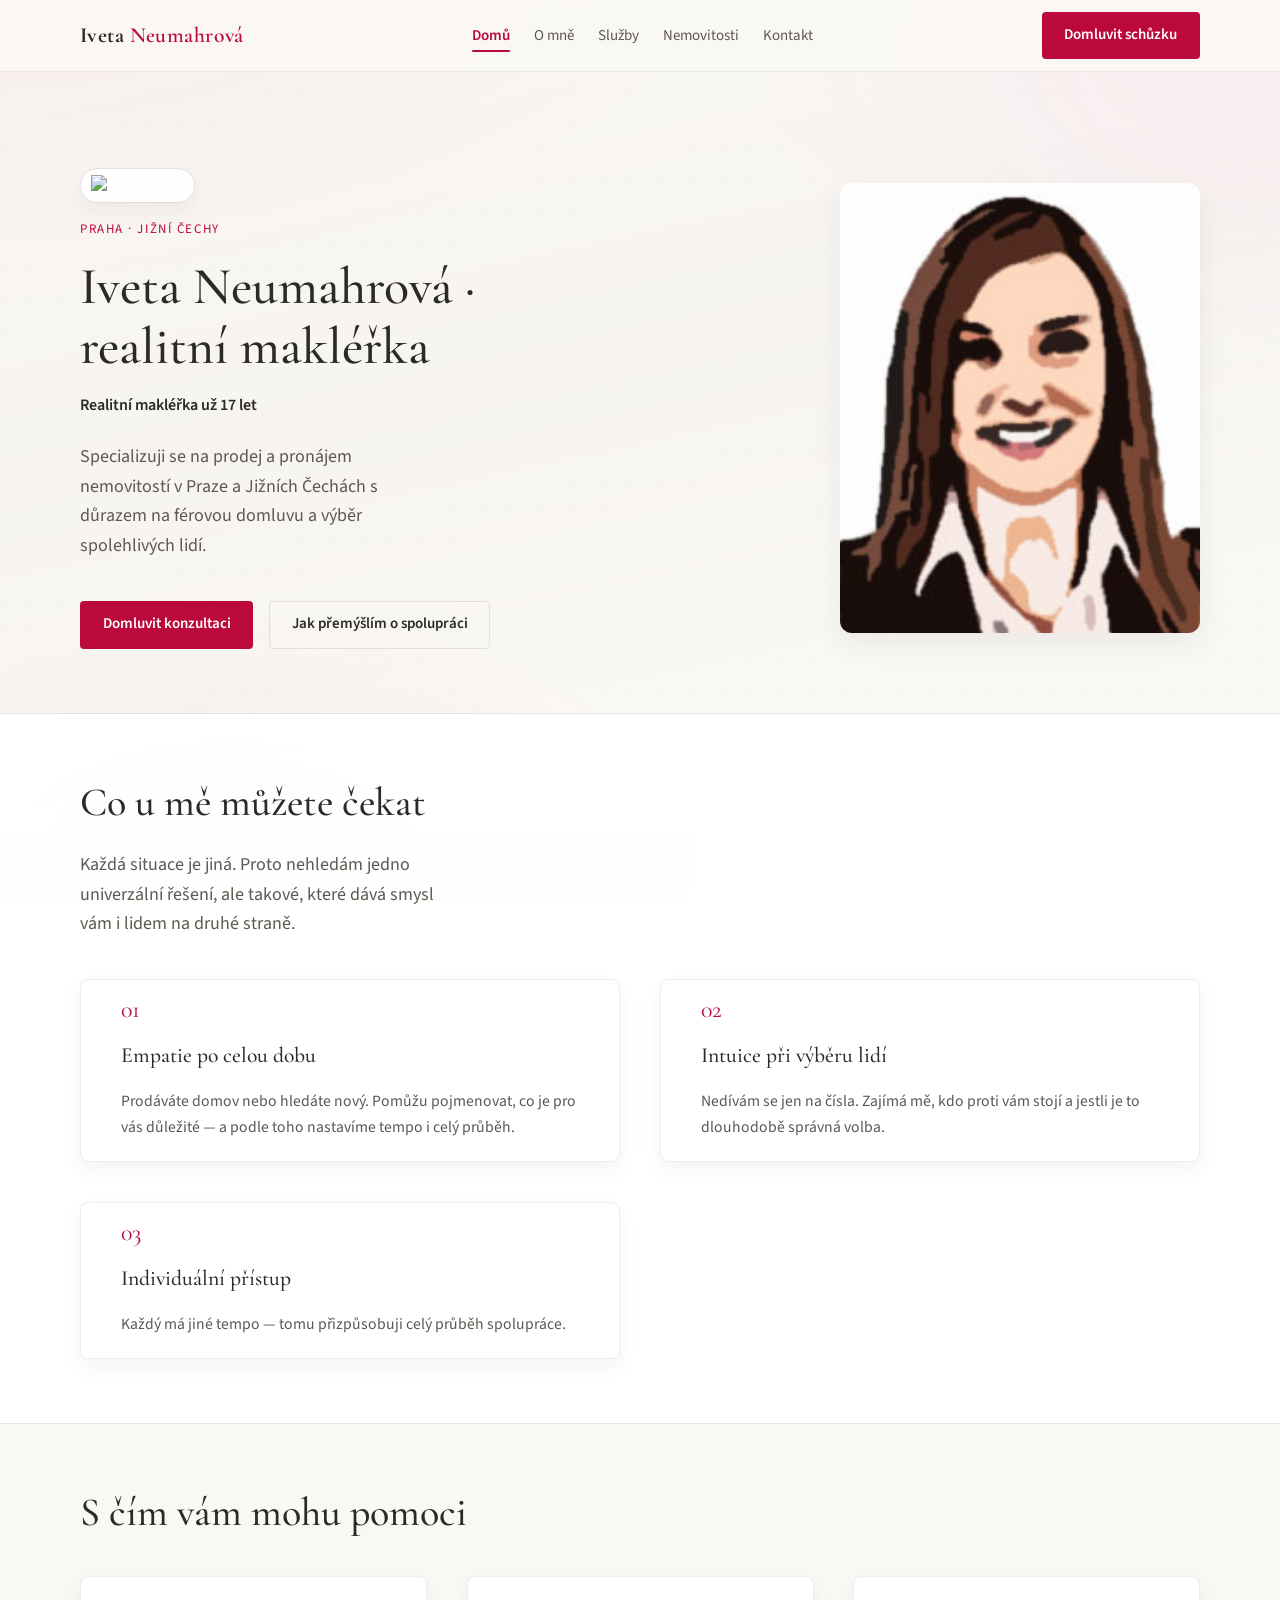
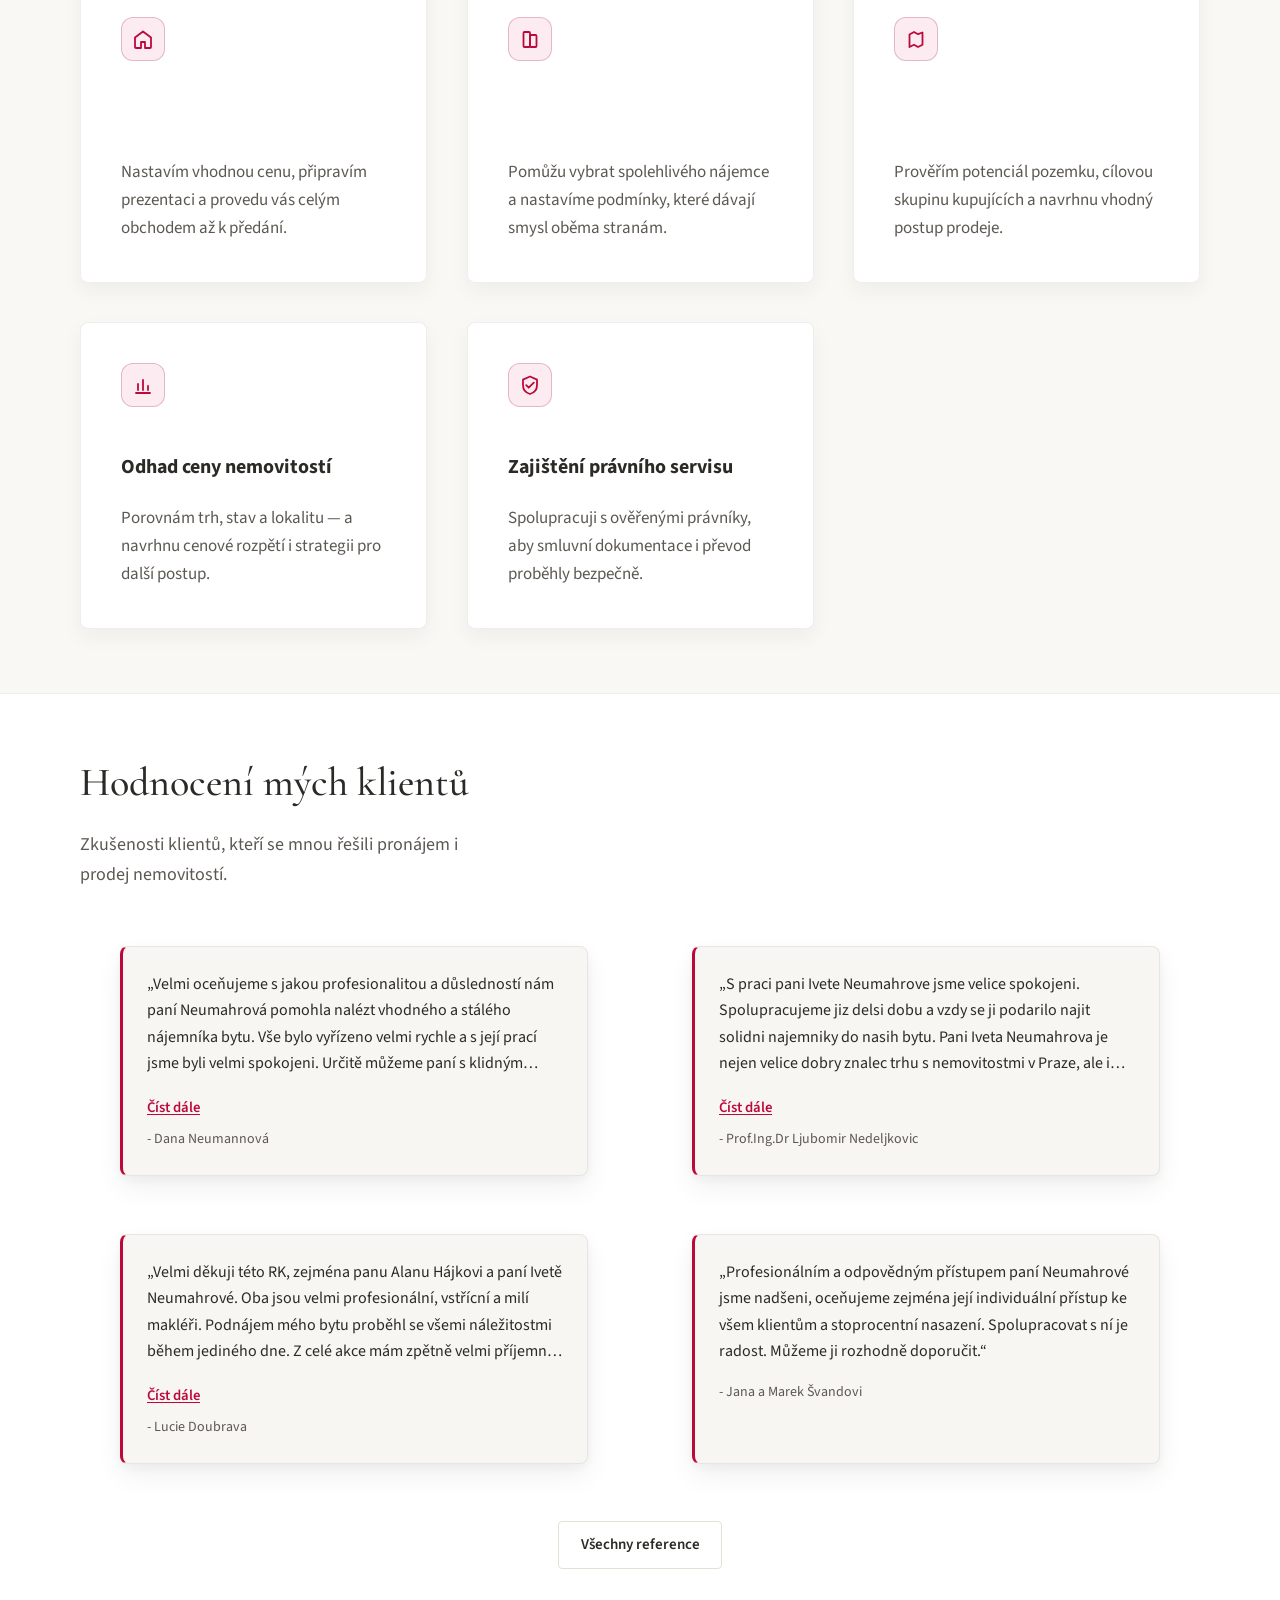
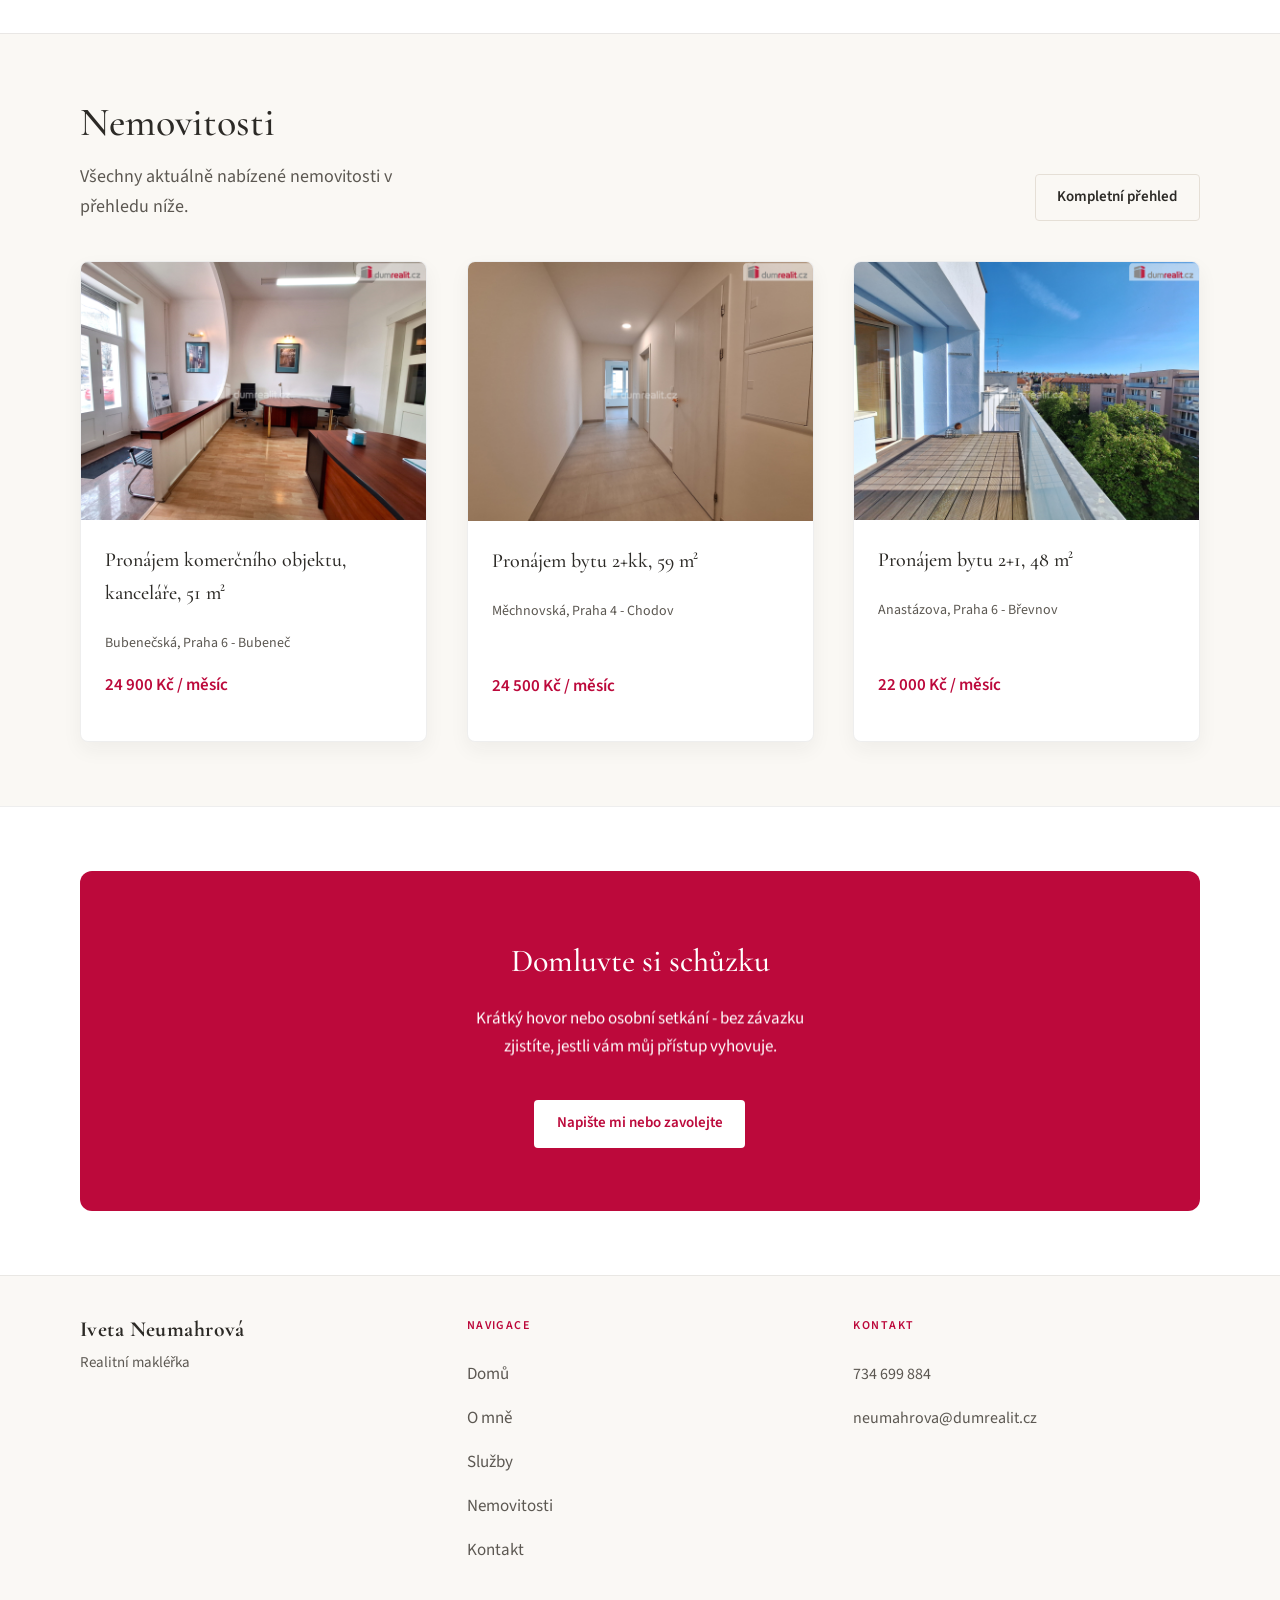
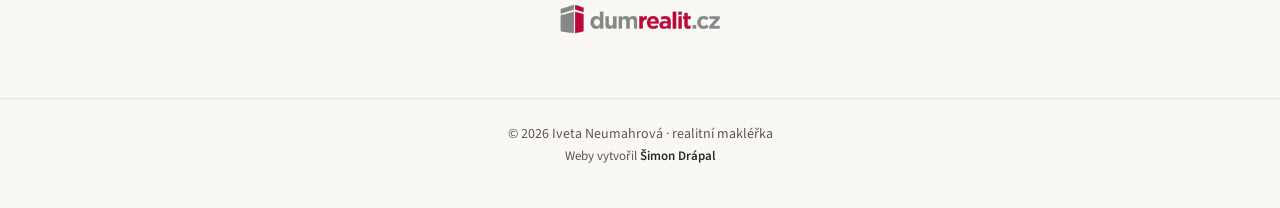
==== commit 99c77a43: "finální verze iveta neumahrová" ====
--- a/index.html
+++ b/index.html
@@ -44,6 +44,7 @@
             <h1 id="hero-title" class="hero__title">
               Iveta Neumahrová · realitní makléřka
             </h1>
+            <p class="hero__meta">Realitní makléřka už 17 let</p>
             <p class="hero__text">
               Specializuji se na prodej a pronájem nemovitostí v Praze a Jižních Čechách s důrazem na férovou domluvu a výběr spolehlivých lidí.
             </p>
--- a/css/main.css
+++ b/css/main.css
@@ -216,14 +216,14 @@
 .logo {
   font-family: var(--font-display);
   font-size: 1.35rem;
-  font-weight: 600;
+  font-weight: 700;
   letter-spacing: 0.02em;
   text-decoration: none;
   color: var(--color-text);
 }
 
 .logo span {
-  font-weight: 400;
+  font-weight: 600;
   color: var(--color-accent);
 }
 
@@ -404,6 +404,13 @@
   margin: 0 0 var(--space-md);
 }
 
+.hero__meta {
+  margin: calc(var(--space-md) * -0.35) 0 var(--space-md);
+  font-size: 1rem;
+  font-weight: 600;
+  color: var(--color-text);
+}
+
 .hero__text {
   font-size: 1.125rem;
   color: var(--color-text-muted);
@@ -420,10 +427,20 @@
 .hero__visual {
   position: relative;
   aspect-ratio: 4 / 5;
+  width: 100%;
+  max-width: min(100%, 26rem);
+  margin-inline: auto;
   border-radius: var(--radius-lg);
   overflow: hidden;
   background: linear-gradient(145deg, var(--color-accent-soft) 0%, #d4ccc0 100%);
   box-shadow: var(--shadow-card);
+}
+
+@media (min-width: 900px) {
+  .hero__visual {
+    max-width: min(100%, 22.5rem);
+    margin-inline: auto 0;
+  }
 }
 
 .hero__visual img {
@@ -1389,6 +1406,10 @@
     transform: translate3d(-0.9rem, 0.35rem, 0);
   }
 
+  [data-reveal="slide-in"] {
+    transform: translate3d(0.95rem, 0.35rem, 0);
+  }
+
   [data-reveal="fade"] {
     transform: none;
   }
@@ -1400,6 +1421,20 @@
   [data-reveal].is-revealed {
     opacity: 1;
     transform: translate3d(0, 0, 0);
+  }
+
+  /* O mně: trochu delší, klidnější vstupy */
+  .page-about .about-photo[data-reveal],
+  .page-about .about-stat[data-reveal] {
+    transition-duration: 0.72s, 0.72s;
+  }
+
+  .page-about .about-values__item[data-reveal] {
+    transition-duration: 0.58s, 0.58s;
+  }
+
+  .page-about .about-statement__text p[data-reveal] {
+    transition-duration: 0.62s, 0.62s;
   }
 
   .btn {
